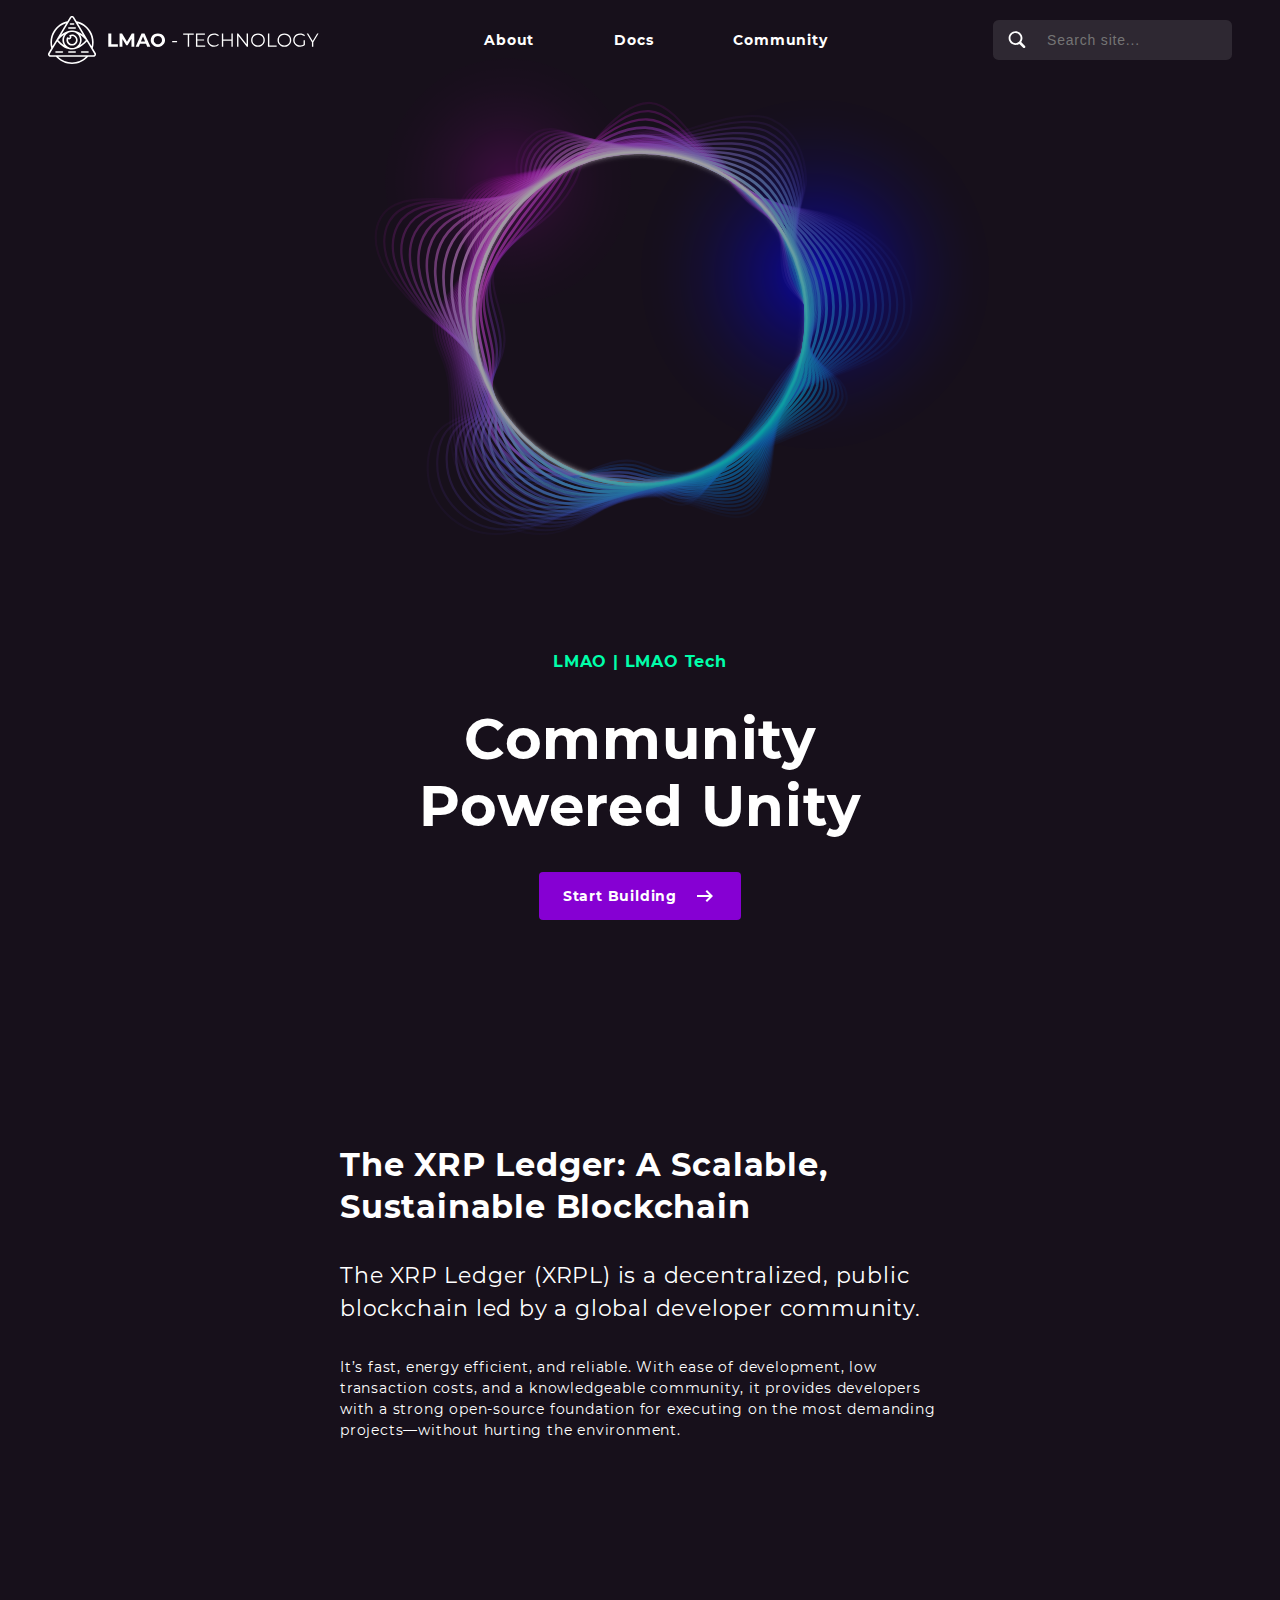
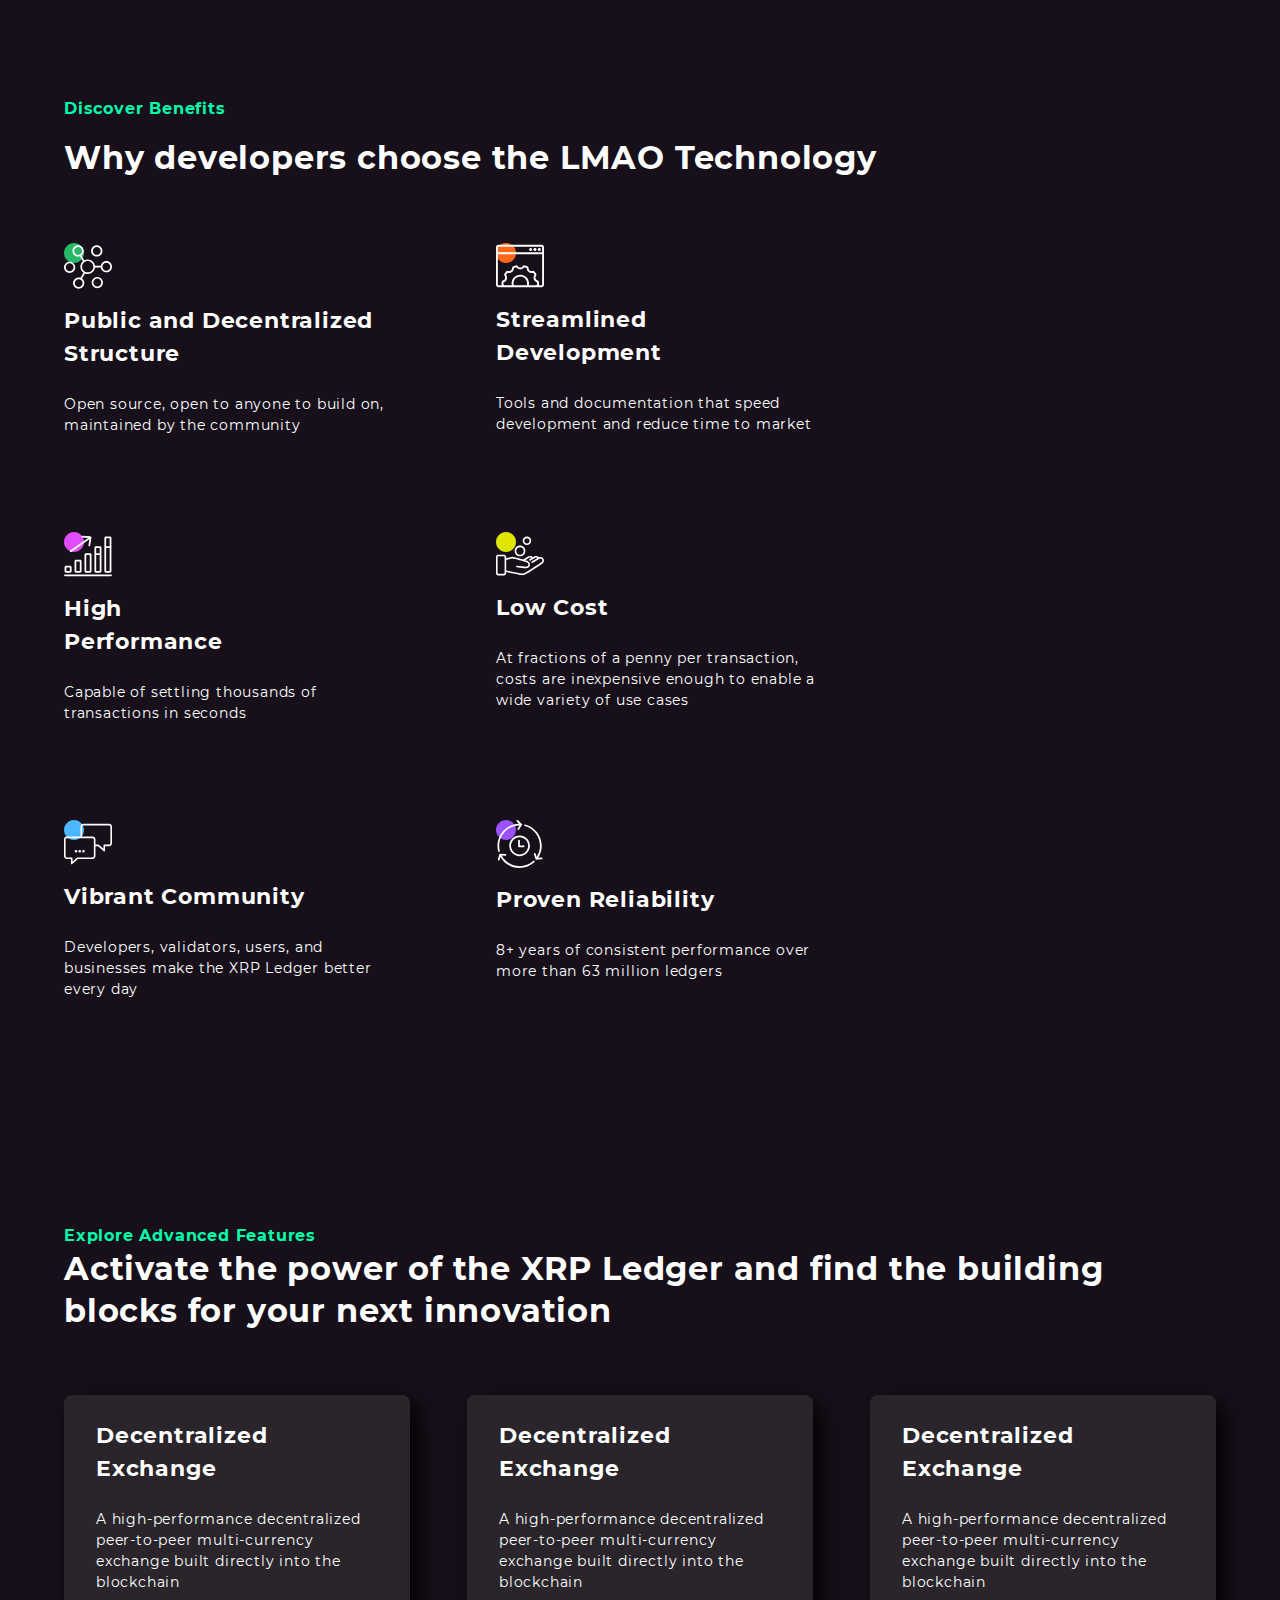
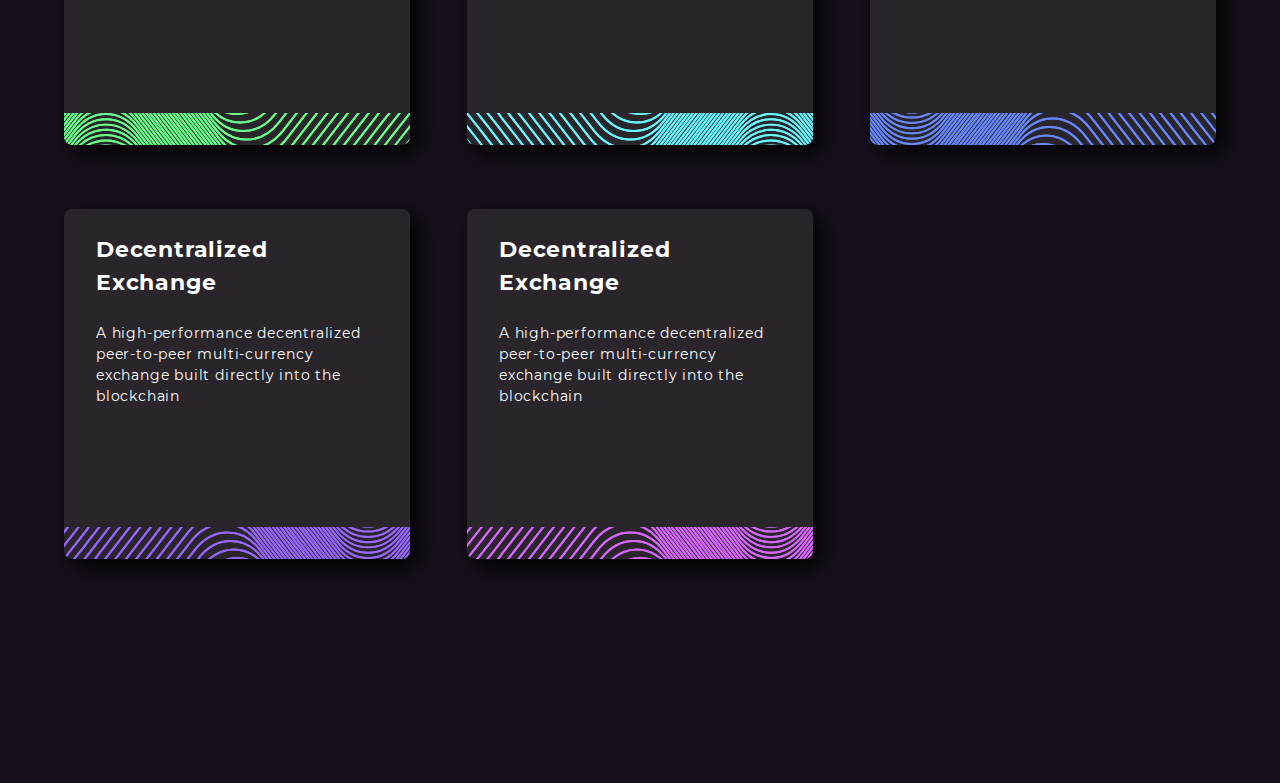
==== xrp-clone/index.html @ b161ac30 "XRP Clone publish p1" ====
<!DOCTYPE html>
<html lang="en">
  <head>
    <meta charset="UTF-8" />
    <meta http-equiv="X-UA-Compatible" content="IE=edge" />
    <meta name="viewport" content="width=device-width, initial-scale=1.0" />
    <title>LMAO Tech</title>
    <link rel="stylesheet" href="./src/styles/style.css" />
  </head>
  <body>
    <header class="header padding-x-48">
      <nav class="nav flex flex-jc-sb flex-ai-c">
        <!-- LOGO -->
        <a href="#" class="nav__logo"></a>
        <!-- HAMBURGER -->
        <div class="nav__menu flex flex-y flex-ai-c flex-jc-c hide-for-desktop">
          <span class="menu__line"></span>
          <span class="menu__line"></span>
          <span class="menu__line"></span>
        </div>
        <!-- LINKS -->
        <div class="nav__links hide-for-mobile">
          <a href="#">About</a><a href="#">Docs</a><a href="#">Community</a>
        </div>

        <!-- SEARCH -->
        <div class="nav__search hide-for-mobile">
          <form role="search" class="flex flex-jc-c flex-ai-c">
            <label for="topsearchbox">
              <span class="search__icon"></span>
            </label>
            <span>
              <input type="text" placeholder="Search site..." />
            </span>
          </form>
        </div>
      </nav>
    </header>

    <section class="main flex flex-y flex-ai-c padding-x-64">
      <!-- START MAIN -->
      <!-- ILLUSTRATION -->
      <img src="./static/img/main-illus.svg" alt="img" class="main-illus" />

      <!-- INTRO 1 -->
      <div class="main-intro1 flex flex-y flex-ai-c">
        <p class="title title-colored">LMAO | LMAO Tech</p>
        <p id="intro1-main-title" class="title title-0">
          Community Powered Unity
        </p>
        <a href="#" class="button flex flex-ai-c">
          <span>Start Building</span>
          <span class="icon-arrow-right"></span>
        </a>
      </div>

      <!-- INTRO 2 -->
      <div class="main-intro2 flex flex-y">
        <p class="title title-1">
          The XRP Ledger: A Scalable, Sustainable Blockchain
        </p>
        <p class="title title-2">
          The XRP Ledger (XRPL) is a decentralized, public blockchain led by a
          global developer community.
        </p>
        <p class="text">
          It’s fast, energy efficient, and reliable. With ease of development,
          low transaction costs, and a knowledgeable community, it provides
          developers with a strong open-source foundation for executing on the
          most demanding projects—without hurting the environment.
        </p>
      </div>

      <!-- BENEFITS -->
      <div class="main-benefits">
        <p class="title title-colored">Discover Benefits</p>
        <p class="title title-1 margin-t-16">
          Why developers choose the LMAO Technology
        </p>
        <!-- CARDS -->
        <div class="cards flex">
          <!-- card 1 -->
          <div class="cards-item">
            <img src="./static/icon/icon-card-01.svg" alt="card-01" />
            <p class="cards-title">Public and Decentralized Structure</p>
            <p class="text">
              Open source, open to anyone to build on, maintained by the
              community
            </p>
          </div>
          <!-- card 2 -->
          <div class="cards-item">
            <img src="./static/icon/icon-card-02.svg" alt="card-02" />
            <p class="cards-title">Streamlined Development</p>
            <p class="text">
              Tools and documentation that speed development and reduce time to
              market
            </p>
          </div>
          <!-- card 3 -->
          <div class="cards-item">
            <img src="./static/icon/icon-card-03.svg" alt="card-03" />
            <p class="cards-title">
              High
              <br />
              Performance
            </p>
            <p class="text">
              Capable of settling thousands of transactions in seconds
            </p>
          </div>
          <!-- card 4 -->
          <div class="cards-item">
            <img src="./static/icon/icon-card-04.svg" alt="card-04" />
            <p class="cards-title">Low Cost</p>
            <p class="text">
              At fractions of a penny per transaction, costs are inexpensive
              enough to enable a wide variety of use cases
            </p>
          </div>
          <!-- card 5 -->
          <div class="cards-item">
            <img src="./static/icon/icon-card-05.svg" alt="card-05" />
            <p class="cards-title">Vibrant Community</p>
            <p class="text">
              Developers, validators, users, and businesses make the XRP Ledger
              better every day
            </p>
          </div>
          <!-- card 6 -->
          <div class="cards-item">
            <img src="./static/icon/icon-card-06.svg" alt="card-06" />
            <p class="cards-title">Proven Reliability</p>
            <p class="text">
              8+ years of consistent performance over more than 63 million
              ledgers
            </p>
          </div>
        </div>
      </div>

      <!-- EXPLORE -->
      <div class="explore">
        <p class="title title-colored">Explore Advanced Features</p>
        <p class="title title-1">
          Activate the power of the XRP Ledger and find the building blocks for
          your next innovation
        </p>
        <!-- Cards2 -->
        <div class="cards2 margin-t-64">
          <!-- cards2-1 -->
          <a class="cards2-item">
            <div class="cards2-item-text-container">
              <p class="cards2-title">Decentralized Exchange</p>
              <p class="text">
                A high-performance decentralized peer-to-peer multi-currency
                exchange built directly into the blockchain
              </p>
            </div>
            <div class="cards2-svg" id="cards2-svg-1"></div>
          </a>
          <!-- cards2-2 -->
          <a class="cards2-item">
            <div class="cards2-item-text-container">
              <p class="cards2-title">Decentralized Exchange</p>
              <p class="text">
                A high-performance decentralized peer-to-peer multi-currency
                exchange built directly into the blockchain
              </p>
            </div>
            <div class="cards2-svg" id="cards2-svg-2"></div>
          </a>
          <!-- cards2-3 -->
          <a class="cards2-item">
            <div class="cards2-item-text-container">
              <p class="cards2-title">Decentralized Exchange</p>
              <p class="text">
                A high-performance decentralized peer-to-peer multi-currency
                exchange built directly into the blockchain
              </p>
            </div>
            <div class="cards2-svg" id="cards2-svg-3"></div>
          </a>
          <!-- cards2-4 -->
          <a class="cards2-item">
            <div class="cards2-item-text-container">
              <p class="cards2-title">Decentralized Exchange</p>
              <p class="text">
                A high-performance decentralized peer-to-peer multi-currency
                exchange built directly into the blockchain
              </p>
            </div>
            <div class="cards2-svg" id="cards2-svg-4"></div>
          </a>
          <!-- cards2-5 -->
          <a class="cards2-item">
            <div class="cards2-item-text-container">
              <p class="cards2-title">Decentralized Exchange</p>
              <p class="text">
                A high-performance decentralized peer-to-peer multi-currency
                exchange built directly into the blockchain
              </p>
            </div>
            <div class="cards2-svg" id="cards2-svg-5"></div>
          </a>
        </div>
      </div>
      <!-- END MAIN -->
    </section>

    <script src="./src/scripts/script.js"></script>
  </body>
</html>
---- xrp-clone/src/styles/style.css ----
@font-face {
  font-family: montserrat;
  src: url(../../static/font/Montserrat-Regular.ttf);
}

@font-face {
  font-family: montserrat-light;
  src: url(../../static/font/Montserrat-Light.ttf);
}

@font-face {
  font-family: montserrat-bold;
  src: url(../../static/font/Montserrat-Bold.ttf);
}

html {
  font-size: 100%;
  -webkit-box-sizing: border-box;
          box-sizing: border-box;
}

*,
*::after,
*::before {
  -webkit-box-sizing: inherit;
          box-sizing: inherit;
}

body {
  margin: 0;
  padding: 0;
  font-family: montserrat, sans-serif;
  font-size: 1rem;
  font-weight: 400;
  line-height: 1.5;
  letter-spacing: 0.05rem;
  color: white;
  background-color: #17101b;
}

a {
  text-decoration: none;
  color: inherit;
}

p {
  margin: 0;
}

.button {
  color: white;
  background-color: #8600d3;
  font-family: montserrat-bold;
  font-size: 0.875rem;
  padding: 0.75rem 1.5rem;
  border-radius: 0.25rem;
}

.fixed {
  display: fixed;
  top: 0;
  left: 0;
}

.padding-x-16 {
  padding-left: 1rem;
  padding-right: 1rem;
}

.padding-x-32 {
  padding-left: 2rem;
  padding-right: 2rem;
}

.padding-x-48 {
  padding-left: 3rem;
  padding-right: 3rem;
}

.padding-x-64 {
  padding-left: 4rem;
  padding-right: 4rem;
}

.padding-x-128 {
  padding-left: 8rem;
  padding-right: 8rem;
}

.margin-t-16 {
  margin-top: 1rem;
}

.margin-t-24 {
  margin-top: 1.5rem;
}

.margin-t-32 {
  margin-top: 2rem;
}

.margin-t-48 {
  margin-top: 3rem;
}

.margin-t-56 {
  margin-top: 3.5rem;
}

.margin-t-64 {
  margin-top: 4rem;
}

.flex {
  display: -webkit-box;
  display: -ms-flexbox;
  display: flex;
}

.flex-x {
  -webkit-box-orient: horizontal;
  -webkit-box-direction: normal;
      -ms-flex-direction: row;
          flex-direction: row;
}

.flex-y {
  -webkit-box-orient: vertical;
  -webkit-box-direction: normal;
      -ms-flex-direction: column;
          flex-direction: column;
}

.flex-jc-sb {
  -webkit-box-pack: justify;
      -ms-flex-pack: justify;
          justify-content: space-between;
}

.flex-jc-c {
  -webkit-box-pack: center;
      -ms-flex-pack: center;
          justify-content: center;
}

.flex-ai-c {
  -webkit-box-align: center;
      -ms-flex-align: center;
          align-items: center;
}

.grid {
  display: -ms-grid;
  display: grid;
}

@media (max-width: 63.9375em) {
  .hide-for-mobile {
    display: none;
  }
}

@media (min-width: 64em) {
  .hide-for-desktop {
    display: none;
  }
}

.title {
  font-family: montserrat-bold;
  color: white;
}

.title-0 {
  font-size: 3.5rem;
  line-height: 1.2;
}

.title-1 {
  font-size: 2rem;
  line-height: 1.3;
}

.title-2 {
  font-size: 1.375rem;
  font-family: montserrat;
}

.title-colored {
  color: #00ffaa;
}

.text {
  font-size: 0.875rem;
}

.header {
  margin-top: 1rem;
}

.header .nav {
  width: 100%;
}

.header .nav__logo {
  display: inline-block;
  background-image: url(../../static/img/logo.svg);
  background-repeat: no-repeat;
  background-position: center;
  background-size: contain;
  width: 270.666667px;
  height: 48px;
  opacity: 1;
  -webkit-transition: opacity 200ms ease-in-out;
  transition: opacity 200ms ease-in-out;
}

.header .nav__logo:hover {
  opacity: 0.8;
}

.header .nav__menu {
  width: 2.5rem;
  height: 2.5rem;
  cursor: pointer;
}

.header .nav__menu > span {
  display: block;
  width: 24px;
  height: 2px;
  background-color: white;
}

.header .nav__menu > span:not(:last-child) {
  margin-bottom: 0.5rem;
}

.header .nav__links > a {
  position: relative;
  font-family: montserrat-bold, "san-serif";
  font-size: 0.875rem;
  padding: 1rem 2rem;
}

.header .nav__links > a:not(:last-child) {
  margin-right: 1rem;
}

.header .nav__links > a::before {
  content: "";
  display: block;
  position: absolute;
  left: 2rem;
  bottom: 0;
  width: calc(100% - 4rem);
  height: 2px;
  background-color: #8600d3;
  opacity: 0;
  -webkit-transition: opacity 150ms ease-in-out;
  transition: opacity 150ms ease-in-out;
}

.header .nav__links > a:hover::before {
  opacity: 1;
}

.header .nav__search {
  background-color: rgba(255, 255, 255, 0.1);
  border-radius: 0.35rem;
}

.header .nav__search label {
  width: 2.5rem;
  height: 2.5rem;
  margin-left: 0.25rem;
}

.header .nav__search label .search__icon {
  width: 100%;
  height: 100%;
  display: inline-block;
  background-image: url(../../static/icon/search.svg);
  background-position: center;
  background-size: auto;
  background-repeat: no-repeat;
}

.header .nav__search input {
  color: rgba(255, 255, 255, 0.8);
  font-size: 0.875rem;
  padding-left: 0.5rem;
  height: 2.5rem;
  background-color: transparent;
  border: 0.15rem solid transparent;
  border-color: transparent;
  border-radius: 0.35rem;
  letter-spacing: inherit;
}

.header .nav__search input:focus {
  border-color: #9800df;
  -webkit-box-shadow: none;
          box-shadow: none;
  outline: 0;
}

.main > *:not(:first-child) {
  margin-bottom: 14rem;
}

.main-illus {
  width: 65%;
  margin-top: -30px;
  opacity: 0.6;
  -webkit-transition: opacity 700ms ease-in-out;
  transition: opacity 700ms ease-in-out;
  -webkit-animation: illus-opac 2s ease-in-out infinite, illus-move 200s linear infinite;
          animation: illus-opac 2s ease-in-out infinite, illus-move 200s linear infinite;
  -webkit-animation-play-state: running;
          animation-play-state: running;
}

@-webkit-keyframes illus-opac {
  0% {
    opacity: 0.6;
  }
  50% {
    opacity: 1;
  }
  100% {
    opacity: 0.6;
  }
}

@keyframes illus-opac {
  0% {
    opacity: 0.6;
  }
  50% {
    opacity: 1;
  }
  100% {
    opacity: 0.6;
  }
}

@-webkit-keyframes illus-move {
  0% {
    -webkit-transform: rotate(0deg);
            transform: rotate(0deg);
  }
  100% {
    -webkit-transform: rotate(360deg);
            transform: rotate(360deg);
  }
}

@keyframes illus-move {
  0% {
    -webkit-transform: rotate(0deg);
            transform: rotate(0deg);
  }
  100% {
    -webkit-transform: rotate(360deg);
            transform: rotate(360deg);
  }
}

.main-intro1 {
  gap: 2rem;
}

.main-intro1 .icon-arrow-right {
  background-image: url(../../static/icon/arrow-right.svg);
  display: inline-block;
  width: 24px;
  height: 24px;
  margin-left: 1rem;
}

#intro1-main-title {
  width: 500px;
  text-align: center;
}

.main-intro2 {
  width: 600px;
}

.main-intro2 > * {
  margin-bottom: 2rem;
}

.main-benefits {
  width: 100%;
}

.main-benefits .cards {
  margin-top: 4rem;
  gap: 6rem 7rem;
  -ms-flex-wrap: wrap;
      flex-wrap: wrap;
}

.main-benefits .cards-item {
  width: 320px;
}

.main-benefits .cards-title {
  font-family: montserrat-bold;
  font-size: 1.375rem;
  margin-top: 0.5rem;
  margin-bottom: 1.5rem;
}

.explore .cards2 {
  display: -ms-grid;
  display: grid;
  -ms-grid-columns: (minmax(auto, 346px))[3];
      grid-template-columns: repeat(3, minmax(auto, 346px));
  grid-gap: 4rem 1rem;
  -webkit-box-pack: justify;
      -ms-flex-pack: justify;
          justify-content: space-between;
}

.explore .cards2-item {
  display: -webkit-box;
  display: -ms-flexbox;
  display: flex;
  -webkit-box-orient: vertical;
  -webkit-box-direction: normal;
      -ms-flex-direction: column;
          flex-direction: column;
  -webkit-box-pack: justify;
      -ms-flex-pack: justify;
          justify-content: space-between;
  height: 350px;
  background-color: #29252b;
  border-radius: 8px;
  -webkit-box-shadow: 0.5rem 0.5rem 24px #000;
          box-shadow: 0.5rem 0.5rem 24px #000;
}

.explore .cards2-item-text-container {
  padding: 1rem 2rem;
}

.explore .cards2-title {
  font-family: montserrat-bold;
  font-size: 1.375rem;
  margin-top: 0.5rem;
  margin-bottom: 1.5rem;
}

#cards2-svg-1 {
  background-image: url(../../static/img/cards2-svg-1.svg);
  background-position: center;
  background-repeat: no-repeat;
  background-size: contain;
  width: 100%;
  height: 32px;
}

#cards2-svg-2 {
  background-image: url(../../static/img/cards2-svg-2.svg);
  background-position: center;
  background-repeat: no-repeat;
  background-size: contain;
  width: 100%;
  height: 32px;
}

#cards2-svg-3 {
  background-image: url(../../static/img/cards2-svg-3.svg);
  background-position: center;
  background-repeat: no-repeat;
  background-size: contain;
  width: 100%;
  height: 32px;
}

#cards2-svg-4 {
  background-image: url(../../static/img/cards2-svg-4.svg);
  background-position: center;
  background-repeat: no-repeat;
  background-size: contain;
  width: 100%;
  height: 32px;
}

#cards2-svg-5 {
  background-image: url(../../static/img/cards2-svg-5.svg);
  background-position: center;
  background-repeat: no-repeat;
  background-size: contain;
  width: 100%;
  height: 32px;
}
/*# sourceMappingURL=style.css.map */
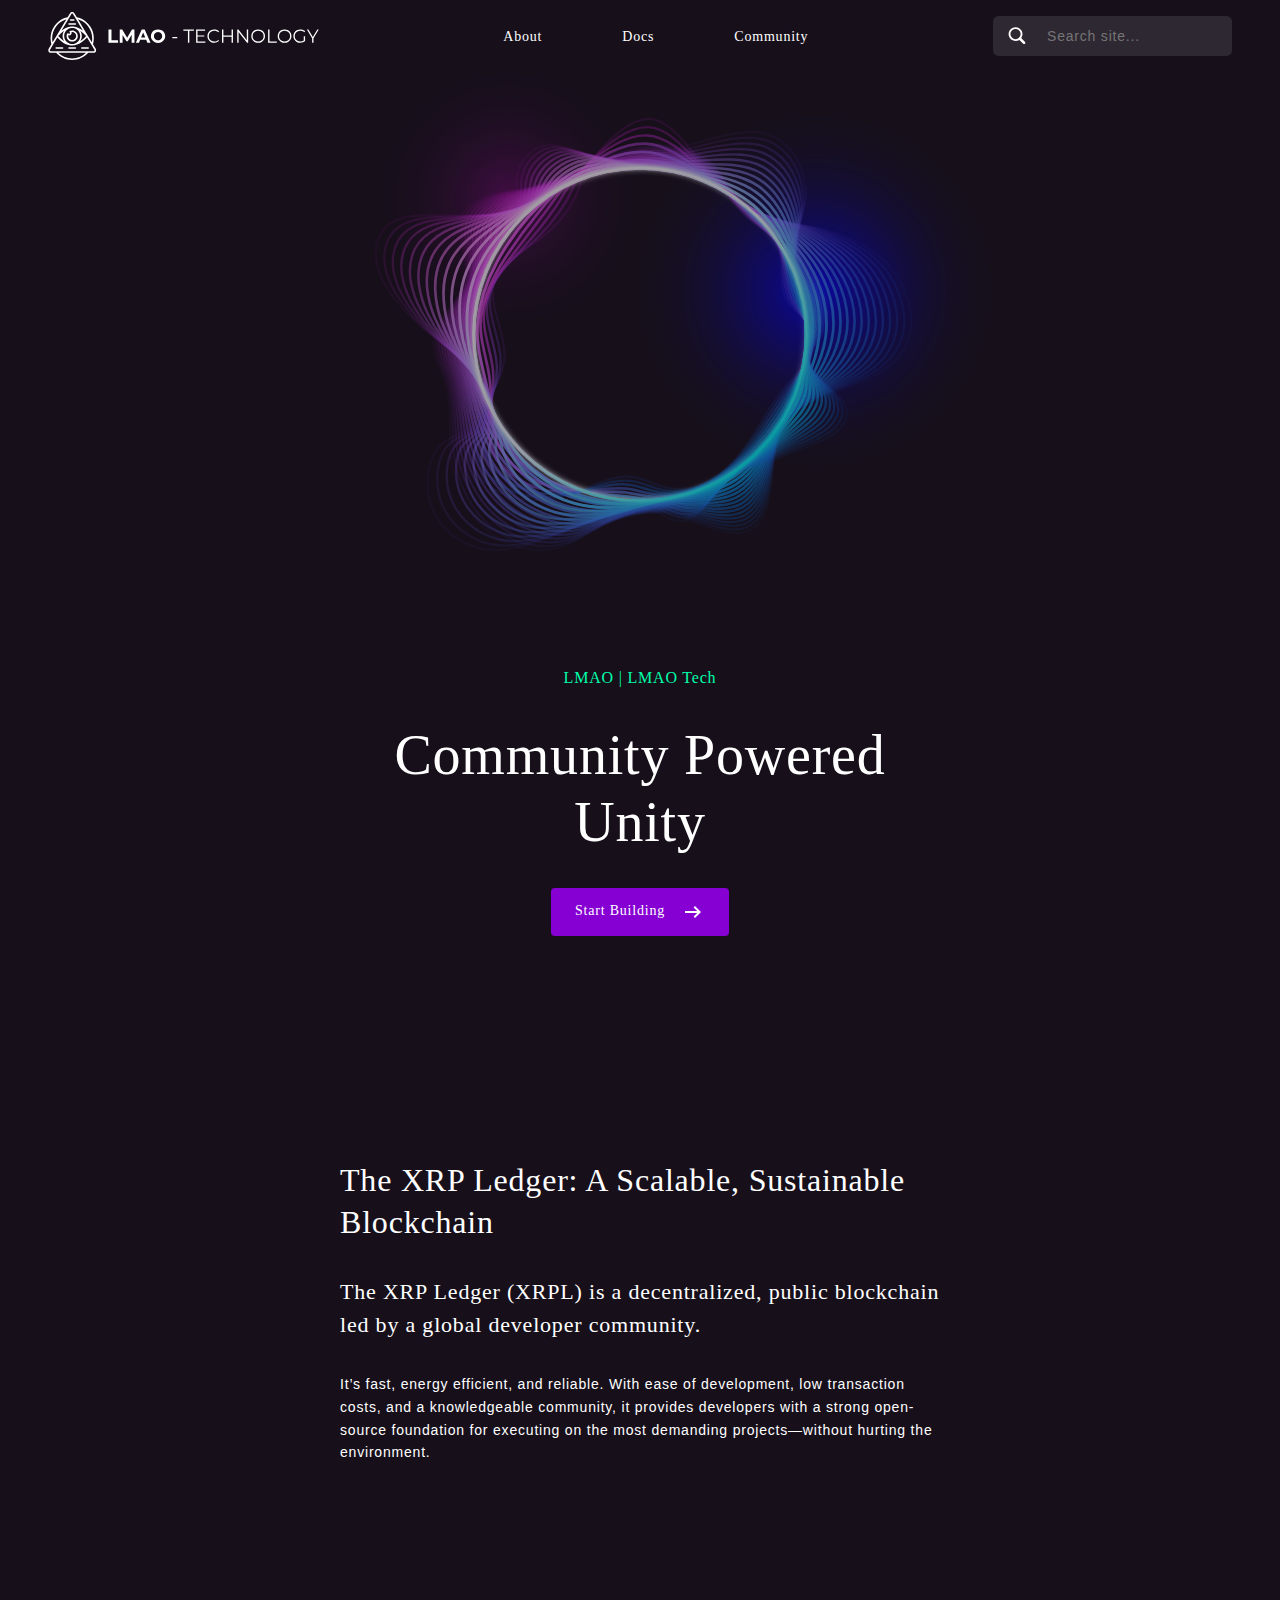
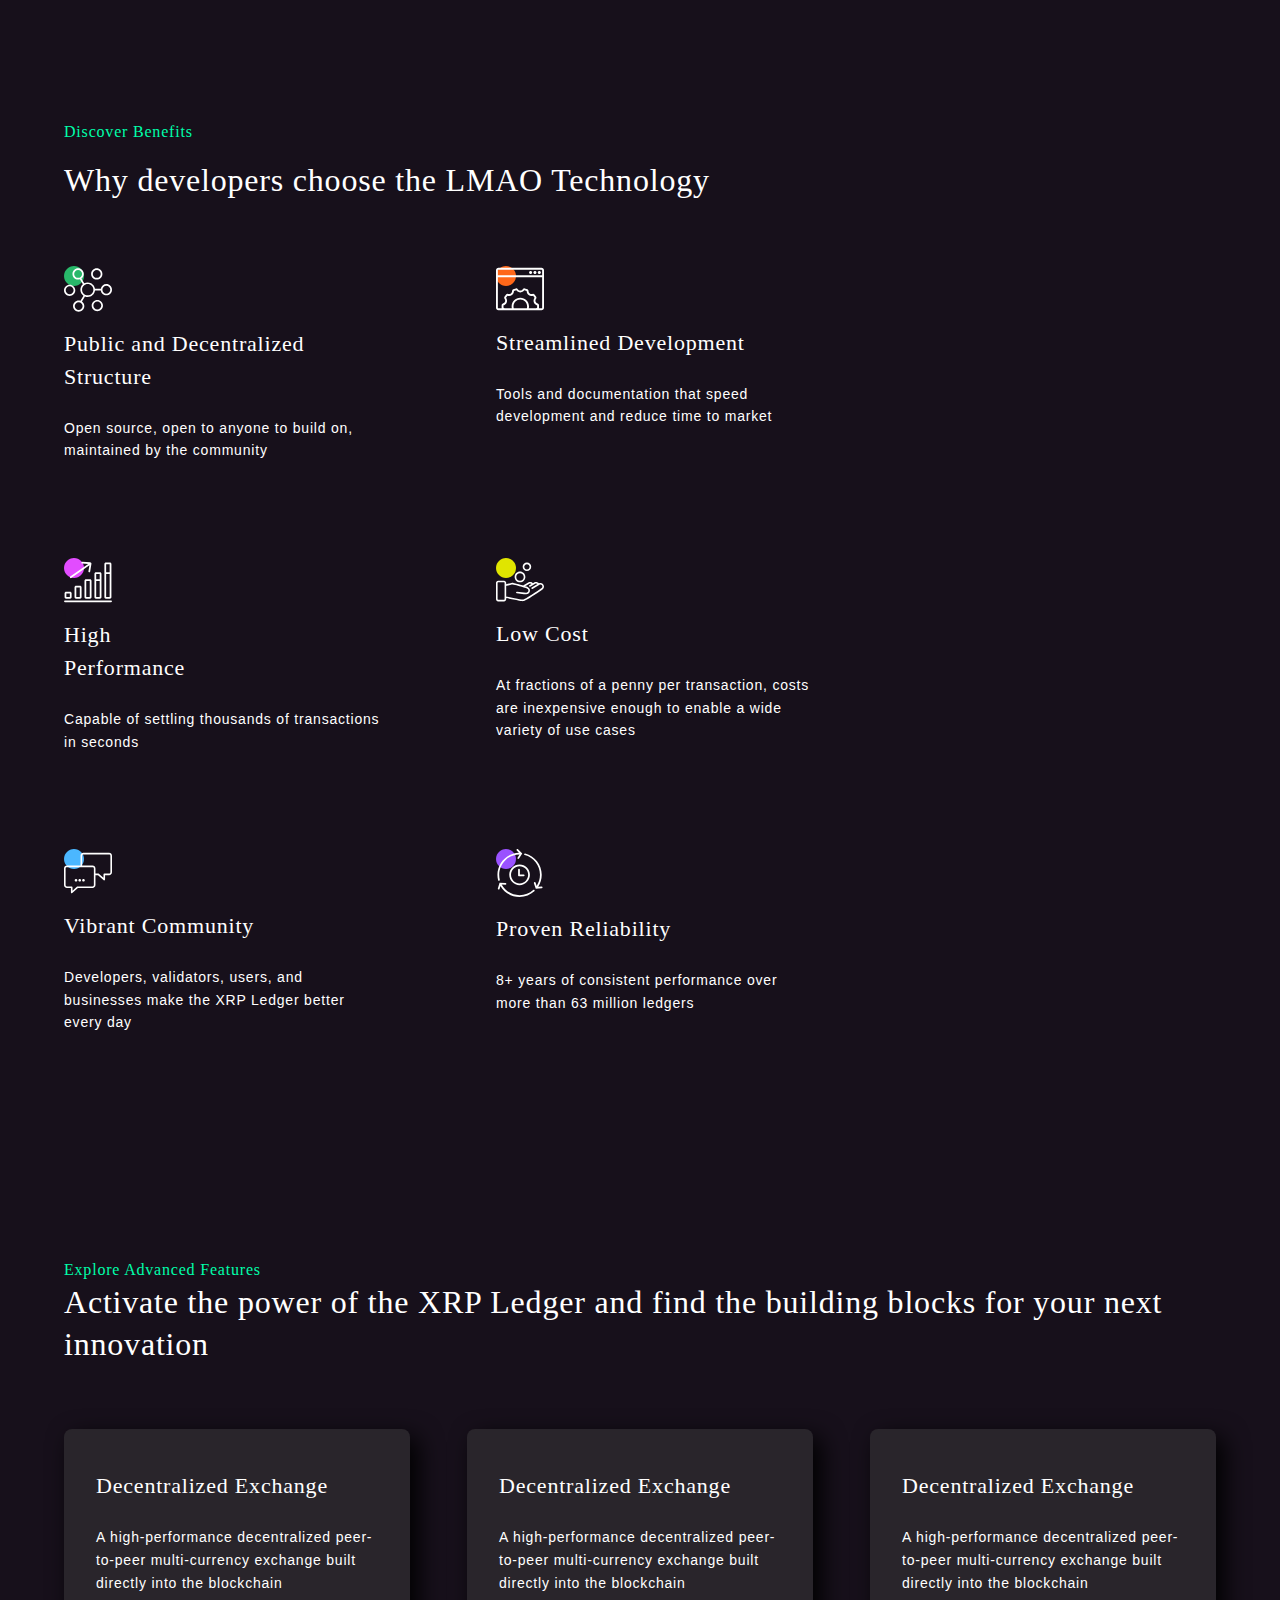
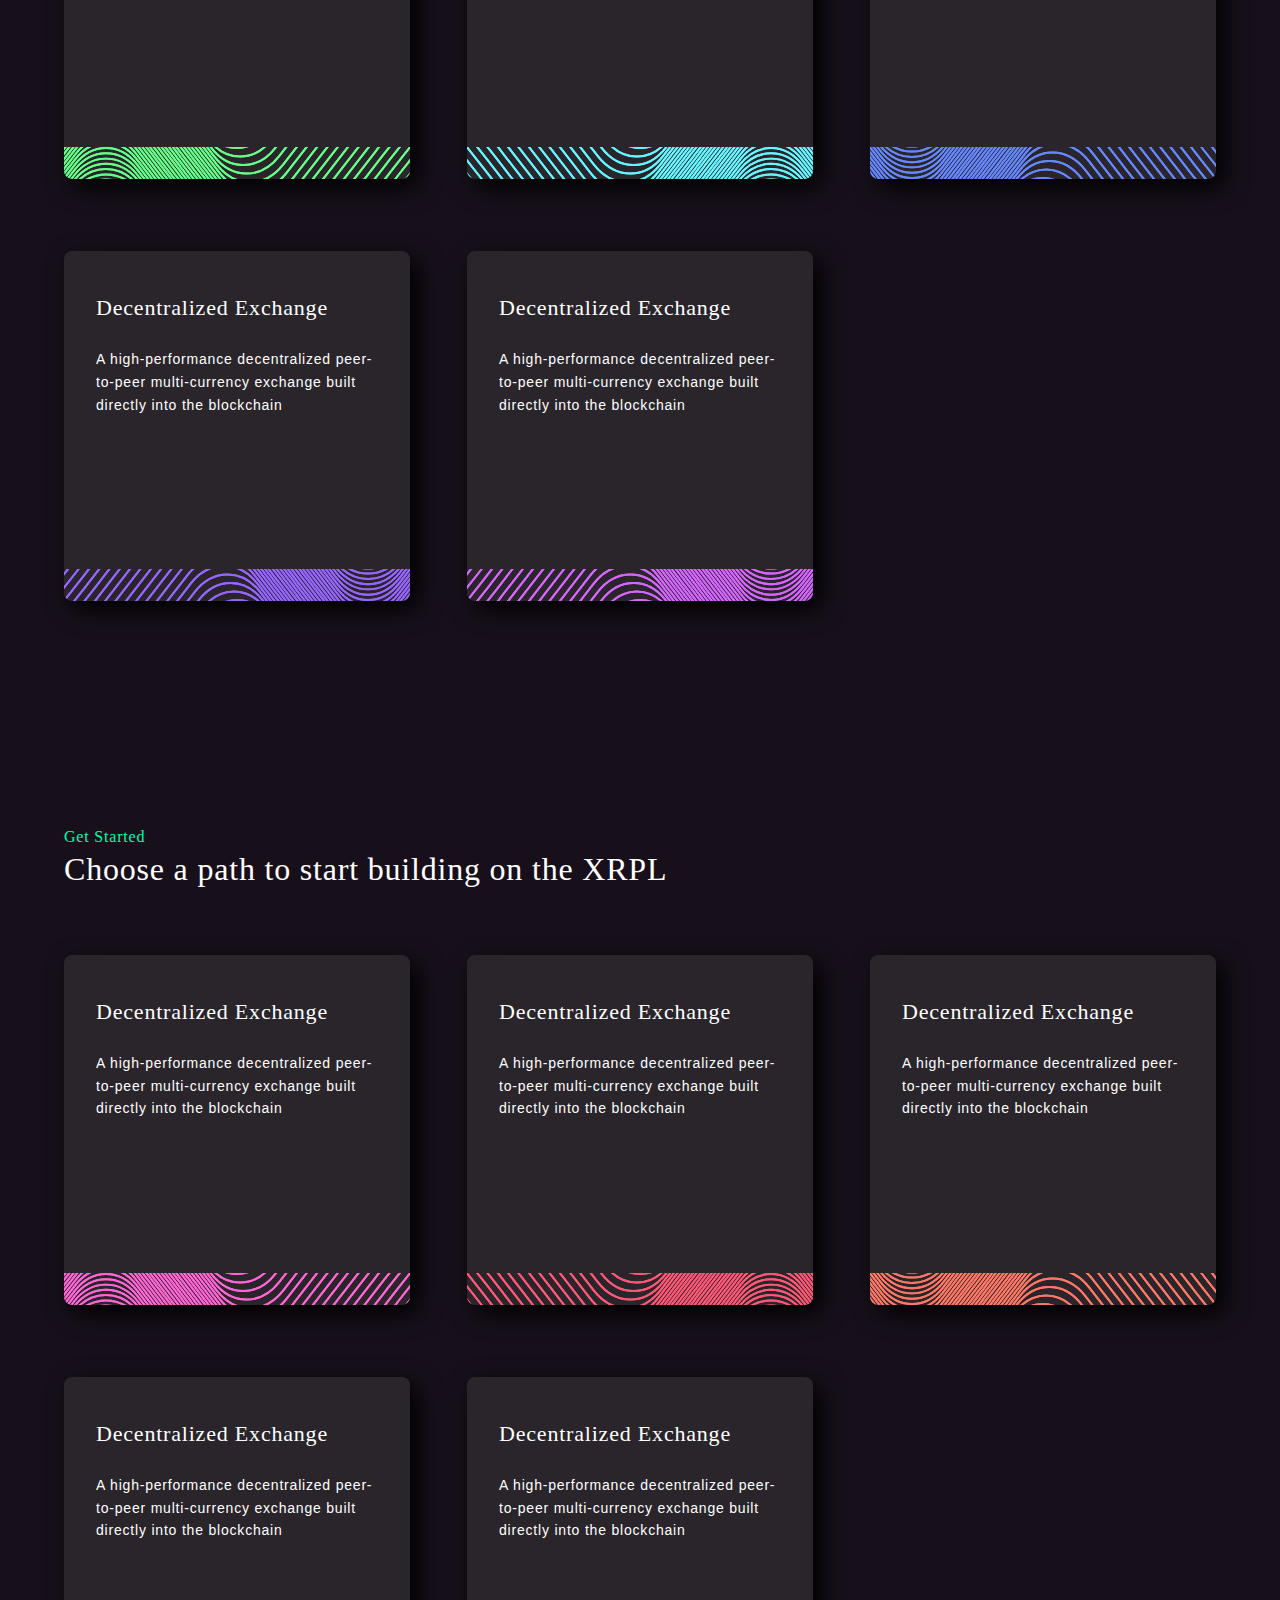
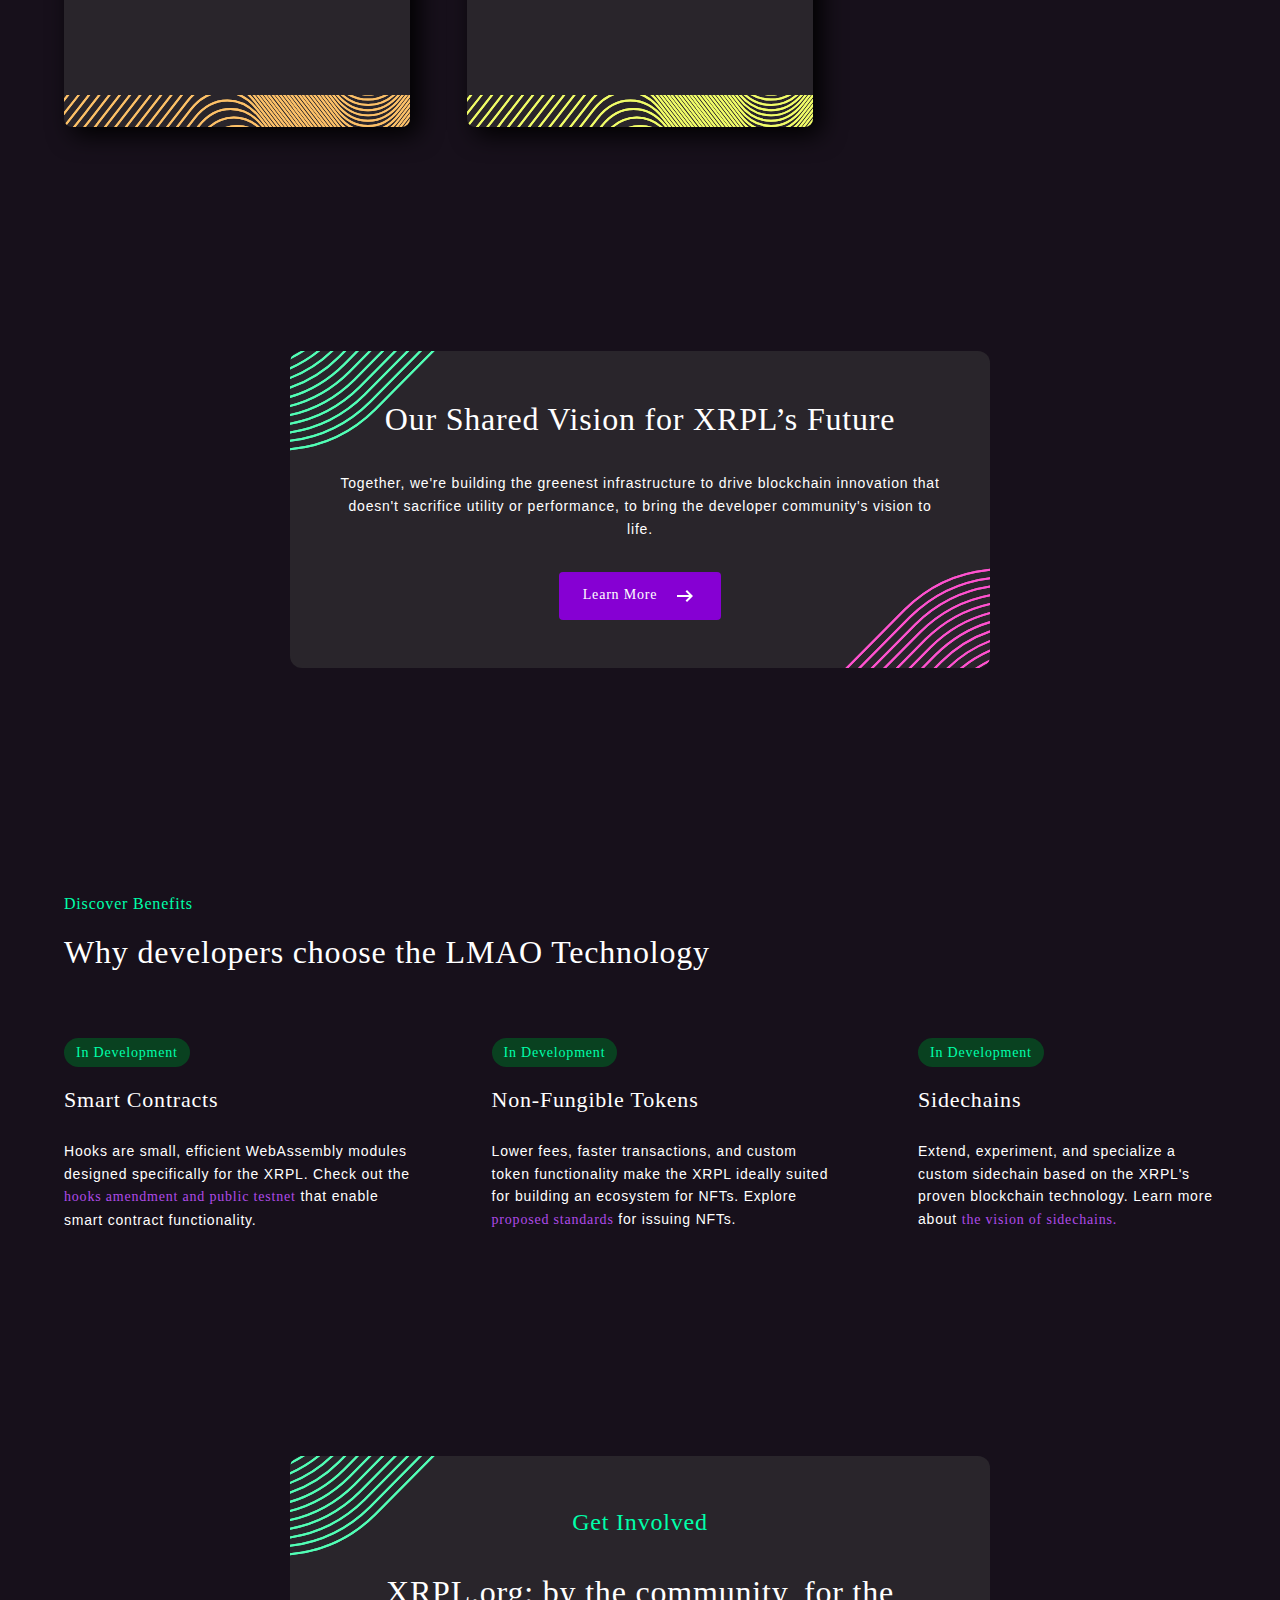
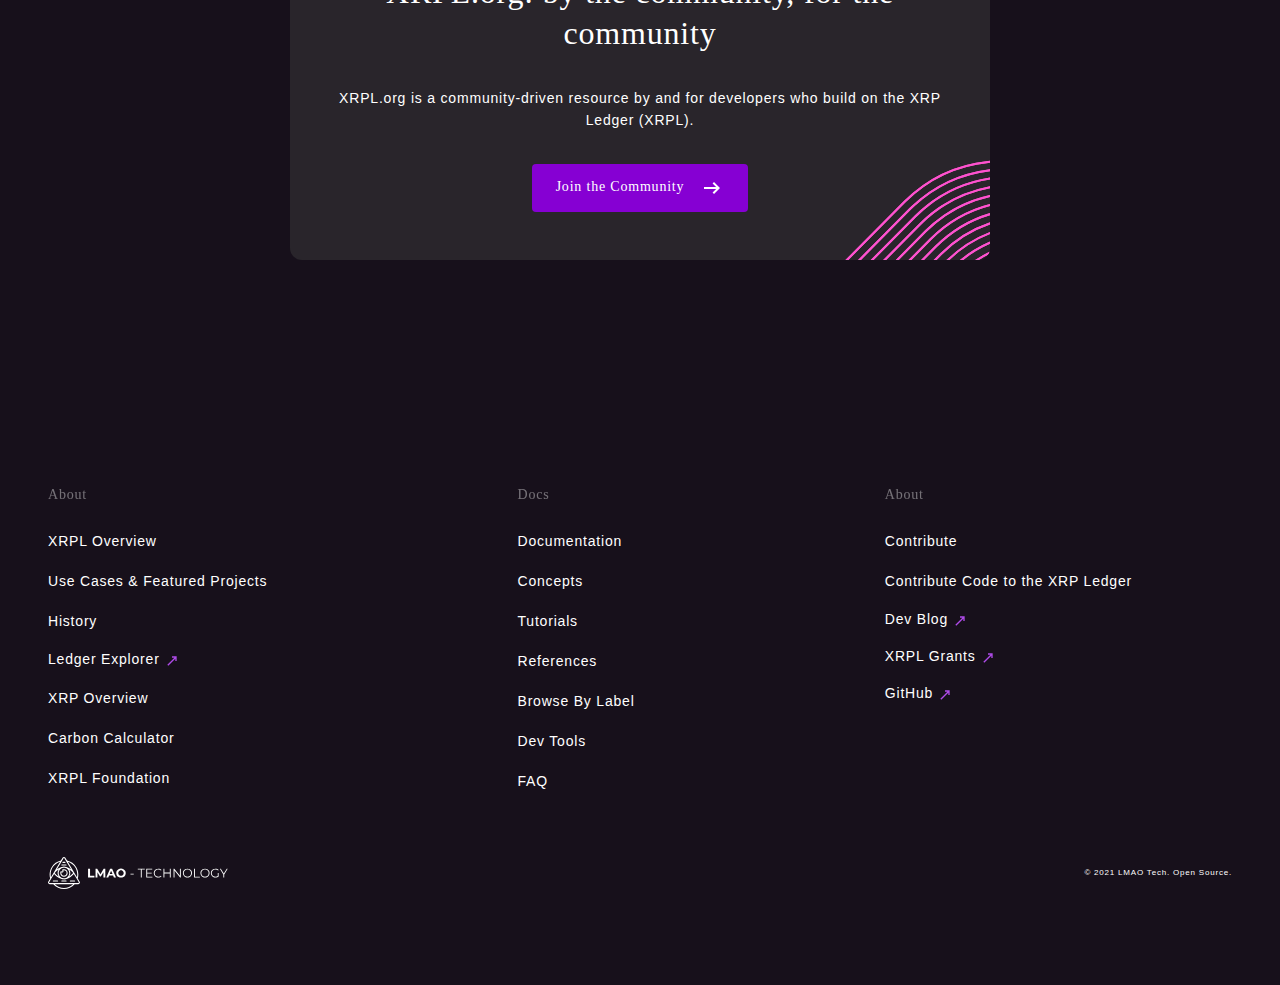
==== commit c800ed9a: "XRP Clone update 20-07-21" ====
--- a/xrp-clone/index.html
+++ b/xrp-clone/index.html
@@ -48,7 +48,7 @@
         <p id="intro1-main-title" class="title title-0">
           Community Powered Unity
         </p>
-        <a href="#" class="button flex flex-ai-c">
+        <a href="#" class="button">
           <span>Start Building</span>
           <span class="icon-arrow-right"></span>
         </a>
@@ -139,7 +139,7 @@
         </div>
       </div>
 
-      <!-- EXPLORE -->
+      <!-- EXPLORE 1 -->
       <div class="explore">
         <p class="title title-colored">Explore Advanced Features</p>
         <p class="title title-1">
@@ -205,8 +205,208 @@
           </a>
         </div>
       </div>
+
+      <!-- EXPLORE-2 -->
+      <div class="explore">
+        <p class="title title-colored">Get Started</p>
+        <p class="title title-1">Choose a path to start building on the XRPL</p>
+        <!-- Cards2 -->
+        <div class="cards2 margin-t-64">
+          <!-- cards2-1 -->
+          <a class="cards2-item">
+            <div class="cards2-item-text-container">
+              <p class="cards2-title">Decentralized Exchange</p>
+              <p class="text">
+                A high-performance decentralized peer-to-peer multi-currency
+                exchange built directly into the blockchain
+              </p>
+            </div>
+            <div class="cards2-svg" id="cards2-svg-6"></div>
+          </a>
+          <!-- cards2-2 -->
+          <a class="cards2-item">
+            <div class="cards2-item-text-container">
+              <p class="cards2-title">Decentralized Exchange</p>
+              <p class="text">
+                A high-performance decentralized peer-to-peer multi-currency
+                exchange built directly into the blockchain
+              </p>
+            </div>
+            <div class="cards2-svg" id="cards2-svg-7"></div>
+          </a>
+          <!-- cards2-3 -->
+          <a class="cards2-item">
+            <div class="cards2-item-text-container">
+              <p class="cards2-title">Decentralized Exchange</p>
+              <p class="text">
+                A high-performance decentralized peer-to-peer multi-currency
+                exchange built directly into the blockchain
+              </p>
+            </div>
+            <div class="cards2-svg" id="cards2-svg-8"></div>
+          </a>
+          <!-- cards2-4 -->
+          <a class="cards2-item">
+            <div class="cards2-item-text-container">
+              <p class="cards2-title">Decentralized Exchange</p>
+              <p class="text">
+                A high-performance decentralized peer-to-peer multi-currency
+                exchange built directly into the blockchain
+              </p>
+            </div>
+            <div class="cards2-svg" id="cards2-svg-9"></div>
+          </a>
+          <!-- cards2-5 -->
+          <a class="cards2-item">
+            <div class="cards2-item-text-container">
+              <p class="cards2-title">Decentralized Exchange</p>
+              <p class="text">
+                A high-performance decentralized peer-to-peer multi-currency
+                exchange built directly into the blockchain
+              </p>
+            </div>
+            <div class="cards2-svg" id="cards2-svg-10"></div>
+          </a>
+        </div>
+      </div>
+
+      <!-- BIG CARD -->
+      <div class="big-card">
+        <!-- Content Wrapper -->
+        <div class="big-card-wrapper">
+          <p class="title title-1">Our Shared Vision for XRPL’s Future</p>
+          <p class="text">
+            Together, we're building the greenest infrastructure to drive
+            blockchain innovation that doesn't sacrifice utility or performance,
+            to bring the developer community's vision to life.
+          </p>
+          <a href="#" class="button">
+            <span>Learn More</span>
+            <span class="icon-arrow-right"></span>
+          </a>
+        </div>
+        <!-- Illustration -->
+        <div class="big-card-illus" id="big-card-illus-01"></div>
+        <div class="big-card-illus" id="big-card-illus-02"></div>
+      </div>
+
+      <!-- FEATURES -->
+      <div class="features">
+        <p class="title title-colored">Discover Benefits</p>
+        <p class="title title-1 margin-t-16">
+          Why developers choose the LMAO Technology
+        </p>
+        <!-- FEATURE ITEM -->
+        <div class="features-container margin-t-64">
+          <!-- 1 -->
+          <div class="features-item">
+            <span class="features-tag">In Development</span>
+            <p class="features-item-title">Smart Contracts</p>
+            <p class="text">
+              Hooks are small, efficient WebAssembly modules designed
+              specifically for the XRPL. Check out the
+              <a href="#" class="text-link"
+                >hooks amendment and public testnet</a
+              >
+              that enable smart contract functionality.
+            </p>
+          </div>
+          <!-- 2 -->
+          <div class="features-item">
+            <span class="features-tag">In Development</span>
+            <p class="features-item-title">Non-Fungible Tokens</p>
+            <p class="text">
+              Lower fees, faster transactions, and custom token functionality
+              make the XRPL ideally suited for building an ecosystem for NFTs.
+              Explore
+              <a href="#" class="text-link">proposed standards</a> for issuing
+              NFTs.
+            </p>
+          </div>
+          <!-- 3 -->
+          <div class="features-item">
+            <span class="features-tag">In Development</span>
+            <p class="features-item-title">Sidechains</p>
+            <p class="text">
+              Extend, experiment, and specialize a custom sidechain based on the
+              XRPL's proven blockchain technology. Learn more about
+              <a href="#" class="text-link">the vision of sidechains.</a>
+            </p>
+          </div>
+        </div>
+      </div>
+
+      <!-- BIG CARD 2 -->
+      <div class="big-card">
+        <!-- Content Wrapper -->
+        <div class="big-card-wrapper">
+          <p class="title title-colored title-colored-bigger">Get Involved</p>
+          <p class="title title-1">
+            XRPL.org: by the community, for the community
+          </p>
+          <p class="text">
+            XRPL.org is a community-driven resource by and for developers who
+            build on the XRP Ledger (XRPL).
+          </p>
+          <a href="#" class="button">
+            <span>Join the Community</span>
+            <span class="icon-arrow-right"></span>
+          </a>
+        </div>
+        <!-- Illustration -->
+        <div class="big-card-illus" id="big-card-illus-01"></div>
+        <div class="big-card-illus" id="big-card-illus-02"></div>
+      </div>
+
       <!-- END MAIN -->
     </section>
+
+    <!-- FOOTER -->
+    <footer class="footer padding-x-48">
+      <div class="footer-links">
+        <!-- Block 1 -->
+        <div class="footer-links-block">
+          <p class="footer-title">About</p>
+          <ul>
+            <li><a href="#">XRPL Overview</a></li>
+            <li><a href="#">Use Cases & Featured Projects</a></li>
+            <li><a href="#">History</a></li>
+            <li><a href="#" class="link-with-arrow">Ledger Explorer</a></li>
+            <li><a href="#">XRP Overview</a></li>
+            <li><a href="#">Carbon Calculator</a></li>
+            <li><a href="#">XRPL Foundation</a></li>
+          </ul>
+        </div>
+        <!-- Block 2 -->
+        <div class="footer-links-block">
+          <p class="footer-title">Docs</p>
+          <ul>
+            <li><a href="#">Documentation</a></li>
+            <li><a href="#">Concepts</a></li>
+            <li><a href="#">Tutorials</a></li>
+            <li><a href="#">References</a></li>
+            <li><a href="#">Browse By Label</a></li>
+            <li><a href="#">Dev Tools</a></li>
+            <li><a href="#">FAQ</a></li>
+          </ul>
+        </div>
+        <!-- Block 3 -->
+        <div class="footer-links-block">
+          <p class="footer-title">About</p>
+          <ul>
+            <li><a href="#">Contribute</a></li>
+            <li><a href="#">Contribute Code to the XRP Ledger</a></li>
+            <li><a href="#" class="link-with-arrow">Dev Blog</a></li>
+            <li><a href="#" class="link-with-arrow">XRPL Grants</a></li>
+            <li><a href="#" class="link-with-arrow">GitHub</a></li>
+          </ul>
+        </div>
+      </div>
+      <div class="footer-end margin-t-64">
+        <a href="#" class="footer-logo"></a>
+        <p class="mini-text">© 2021 LMAO Tech. <a href="#">Open Source</a>.</p>
+      </div>
+    </footer>
 
     <script src="./src/scripts/script.js"></script>
   </body>
--- a/xrp-clone/src/styles/style.css
+++ b/xrp-clone/src/styles/style.css
@@ -1,16 +1,16 @@
 @font-face {
   font-family: montserrat;
-  src: url(../../static/font/Montserrat-Regular.ttf);
+  src: url(/static/font/Montserrat-Regular.ttf);
 }
 
 @font-face {
   font-family: montserrat-light;
-  src: url(../../static/font/Montserrat-Light.ttf);
+  src: url(/static/font/Montserrat-Light.ttf);
 }
 
 @font-face {
   font-family: montserrat-bold;
-  src: url(../../static/font/Montserrat-Bold.ttf);
+  src: url(/static/font/Montserrat-Bold.ttf);
 }
 
 html {
@@ -43,17 +43,97 @@
   color: inherit;
 }
 
+.link-with-arrow {
+  display: -webkit-box;
+  display: -ms-flexbox;
+  display: flex;
+  -webkit-box-align: center;
+      -ms-flex-align: center;
+          align-items: center;
+  position: relative;
+  -webkit-transition: color 150ms ease;
+  transition: color 150ms ease;
+}
+
+.link-with-arrow::after {
+  content: "";
+  margin-left: 0.25rem;
+  width: 16px;
+  height: 16px;
+  background-image: url(../../static/icon/link-arrow.svg);
+  background-size: contain;
+  background-position: center;
+  background-position-y: 1px;
+  background-repeat: no-repeat;
+  -webkit-transition: -webkit-transform 150ms ease;
+  transition: -webkit-transform 150ms ease;
+  transition: transform 150ms ease;
+  transition: transform 150ms ease, -webkit-transform 150ms ease;
+}
+
+.link-with-arrow:hover {
+  color: #af4be9;
+}
+
+.link-with-arrow:hover::after {
+  -webkit-transform: translateX(2px) translateY(-2px);
+          transform: translateX(2px) translateY(-2px);
+}
+
+ul {
+  padding: 0;
+  margin: 0;
+}
+
+li {
+  padding: 0;
+  list-style: none;
+}
+
 p {
   margin: 0;
 }
 
 .button {
+  display: -webkit-box;
+  display: -ms-flexbox;
+  display: flex;
+  -webkit-box-pack: center;
+      -ms-flex-pack: center;
+          justify-content: center;
+  width: -webkit-fit-content;
+  width: -moz-fit-content;
+  width: fit-content;
   color: white;
   background-color: #8600d3;
   font-family: montserrat-bold;
   font-size: 0.875rem;
   padding: 0.75rem 1.5rem;
   border-radius: 0.25rem;
+  -webkit-transition: background-color 200ms ease;
+  transition: background-color 200ms ease;
+  z-index: 1000;
+}
+
+.button .icon-arrow-right {
+  background-image: url(../../static/icon/arrow-right.svg);
+  display: inline-block;
+  width: 24px;
+  height: 24px;
+  margin-left: 1rem;
+  -webkit-transition: -webkit-transform 200ms ease;
+  transition: -webkit-transform 200ms ease;
+  transition: transform 200ms ease;
+  transition: transform 200ms ease, -webkit-transform 200ms ease;
+}
+
+.button:hover {
+  background-color: rgba(134, 0, 211, 0.8);
+}
+
+.button:hover > .icon-arrow-right {
+  -webkit-transform: translateX(4px);
+          transform: translateX(4px);
 }
 
 .fixed {
@@ -190,12 +270,31 @@
   color: #00ffaa;
 }
 
+.title-colored-bigger {
+  font-size: 1.5rem;
+}
+
 .text {
   font-size: 0.875rem;
+  line-height: 1.618;
+}
+
+.text-link {
+  font-family: montserrat-bold;
+  color: #af4be9;
+}
+
+.mini-text {
+  font-size: 0.5rem;
 }
 
 .header {
-  margin-top: 1rem;
+  background-color: #17101b;
+  width: 100%;
+  padding-top: 0.75rem;
+  padding-bottom: 0.75rem;
+  position: fixed;
+  z-index: 3000;
 }
 
 .header .nav {
@@ -205,8 +304,6 @@
 .header .nav__logo {
   display: inline-block;
   background-image: url(../../static/img/logo.svg);
-  background-repeat: no-repeat;
-  background-position: center;
   background-size: contain;
   width: 270.666667px;
   height: 48px;
@@ -311,7 +408,7 @@
 
 .main-illus {
   width: 65%;
-  margin-top: -30px;
+  margin-top: 50px;
   opacity: 0.6;
   -webkit-transition: opacity 700ms ease-in-out;
   transition: opacity 700ms ease-in-out;
@@ -371,14 +468,6 @@
   gap: 2rem;
 }
 
-.main-intro1 .icon-arrow-right {
-  background-image: url(../../static/icon/arrow-right.svg);
-  display: inline-block;
-  width: 24px;
-  height: 24px;
-  margin-left: 1rem;
-}
-
 #intro1-main-title {
   width: 500px;
   text-align: center;
@@ -414,12 +503,16 @@
   margin-bottom: 1.5rem;
 }
 
+.explore {
+  width: 100%;
+}
+
 .explore .cards2 {
   display: -ms-grid;
   display: grid;
   -ms-grid-columns: (minmax(auto, 346px))[3];
       grid-template-columns: repeat(3, minmax(auto, 346px));
-  grid-gap: 4rem 1rem;
+  grid-gap: 4.5rem 1rem;
   -webkit-box-pack: justify;
       -ms-flex-pack: justify;
           justify-content: space-between;
@@ -441,10 +534,19 @@
   border-radius: 8px;
   -webkit-box-shadow: 0.5rem 0.5rem 24px #000;
           box-shadow: 0.5rem 0.5rem 24px #000;
+  -webkit-transition: -webkit-transform 250ms ease;
+  transition: -webkit-transform 250ms ease;
+  transition: transform 250ms ease;
+  transition: transform 250ms ease, -webkit-transform 250ms ease;
 }
 
 .explore .cards2-item-text-container {
-  padding: 1rem 2rem;
+  padding: 2rem 2rem;
+}
+
+.explore .cards2-item:hover {
+  -webkit-transform: translateY(-24px);
+          transform: translateY(-24px);
 }
 
 .explore .cards2-title {
@@ -498,4 +600,206 @@
   width: 100%;
   height: 32px;
 }
+
+#cards2-svg-6 {
+  background-image: url(../../static/img/cards2-svg-6.svg);
+  background-position: center;
+  background-repeat: no-repeat;
+  background-size: contain;
+  width: 100%;
+  height: 32px;
+}
+
+#cards2-svg-7 {
+  background-image: url(../../static/img/cards2-svg-7.svg);
+  background-position: center;
+  background-repeat: no-repeat;
+  background-size: contain;
+  width: 100%;
+  height: 32px;
+}
+
+#cards2-svg-8 {
+  background-image: url(../../static/img/cards2-svg-8.svg);
+  background-position: center;
+  background-repeat: no-repeat;
+  background-size: contain;
+  width: 100%;
+  height: 32px;
+}
+
+#cards2-svg-9 {
+  background-image: url(../../static/img/cards2-svg-9.svg);
+  background-position: center;
+  background-repeat: no-repeat;
+  background-size: contain;
+  width: 100%;
+  height: 32px;
+}
+
+#cards2-svg-10 {
+  background-image: url(../../static/img/cards2-svg-10.svg);
+  background-position: center;
+  background-repeat: no-repeat;
+  background-size: contain;
+  width: 100%;
+  height: 32px;
+}
+
+.big-card {
+  position: relative;
+  width: 700px;
+  background-color: red;
+  background-color: #29252b;
+  border-radius: 12px;
+  overflow: hidden;
+  text-align: center;
+  -webkit-box-shadow: 8px 8px 16px 1px transparent;
+          box-shadow: 8px 8px 16px 1px transparent;
+  -webkit-transition: all 300ms ease;
+  transition: all 300ms ease;
+  -webkit-transition-property: -webkit-transform, -webkit-box-shadow;
+  transition-property: -webkit-transform, -webkit-box-shadow;
+  transition-property: transform, box-shadow;
+  transition-property: transform, box-shadow, -webkit-transform, -webkit-box-shadow;
+}
+
+.big-card-wrapper {
+  display: -webkit-box;
+  display: -ms-flexbox;
+  display: flex;
+  -webkit-box-orient: vertical;
+  -webkit-box-direction: normal;
+      -ms-flex-direction: column;
+          flex-direction: column;
+  -webkit-box-align: center;
+      -ms-flex-align: center;
+          align-items: center;
+  -webkit-box-pack: center;
+      -ms-flex-pack: center;
+          justify-content: center;
+  padding: 3rem;
+}
+
+.big-card-wrapper > :not(:last-child) {
+  margin-bottom: 2rem;
+}
+
+.big-card-illus {
+  position: absolute;
+  background-repeat: no-repeat;
+  background-size: contain;
+  width: 100%;
+  height: 113px;
+}
+
+.big-card #big-card-illus-01 {
+  top: 0;
+  background-position: left;
+  background-image: url(../../static/img/big-card-svg-1.svg);
+}
+
+.big-card #big-card-illus-02 {
+  bottom: 0;
+  background-position: right;
+  background-image: url(../../static/img/big-card-svg-2.svg);
+}
+
+.big-card:hover {
+  -webkit-transform: translateY(-8px) translateX(8px);
+          transform: translateY(-8px) translateX(8px);
+  -webkit-box-shadow: -8px 8px 16px 8px rgba(0, 0, 0, 0.5);
+          box-shadow: -8px 8px 16px 8px rgba(0, 0, 0, 0.5);
+}
+
+.features {
+  width: 100%;
+}
+
+.features-container {
+  display: -webkit-box;
+  display: -ms-flexbox;
+  display: flex;
+  -ms-flex-wrap: no-wrap;
+      flex-wrap: no-wrap;
+  gap: 2rem 5rem;
+}
+
+.features-item-title {
+  font-family: montserrat-bold;
+  font-size: 1.375rem;
+  margin-top: 1rem;
+  margin-bottom: 1.5rem;
+}
+
+.features-tag {
+  display: inline-block;
+  padding: 0.25rem 0.75rem;
+  border-radius: 1.25rem;
+  color: #00ffaa;
+  font-size: 0.875rem;
+  font-family: montserrat-bold;
+  background-color: #094120;
+}
+
+.footer-title {
+  font-family: montserrat-bold;
+  font-size: 0.875rem;
+  opacity: 0.4;
+  margin-bottom: 1.5rem;
+}
+
+.footer-links {
+  width: 100%;
+  display: -webkit-box;
+  display: -ms-flexbox;
+  display: flex;
+  -webkit-box-pack: justify;
+      -ms-flex-pack: justify;
+          justify-content: space-between;
+  padding-right: 100px;
+}
+
+.footer-links-block > ul > li:not(:last-child) {
+  margin-bottom: 1rem;
+}
+
+.footer-links-block > ul > li > a {
+  -webkit-transition: color 150ms ease;
+  transition: color 150ms ease;
+  font-size: 0.875rem;
+}
+
+.footer-links-block > ul > li > a:hover {
+  color: #af4be9 !important;
+}
+
+.footer-end {
+  display: -webkit-box;
+  display: -ms-flexbox;
+  display: flex;
+  -webkit-box-align: center;
+      -ms-flex-align: center;
+          align-items: center;
+  -webkit-box-pack: justify;
+      -ms-flex-pack: justify;
+          justify-content: space-between;
+  margin-bottom: 6rem;
+}
+
+.footer-end .footer-logo {
+  display: inline-block;
+  background-image: url(../../static/img/logo.svg);
+  background-repeat: no-repeat;
+  background-size: contain;
+  width: calc(270.666667px / 3 * 2);
+  height: 32px;
+  opacity: 1;
+  -webkit-transition: opacity 200ms ease-in-out;
+  transition: opacity 200ms ease-in-out;
+}
+
+.footer-end .footer-logo:hover {
+  opacity: 0.8;
+}
 /*# sourceMappingURL=style.css.map */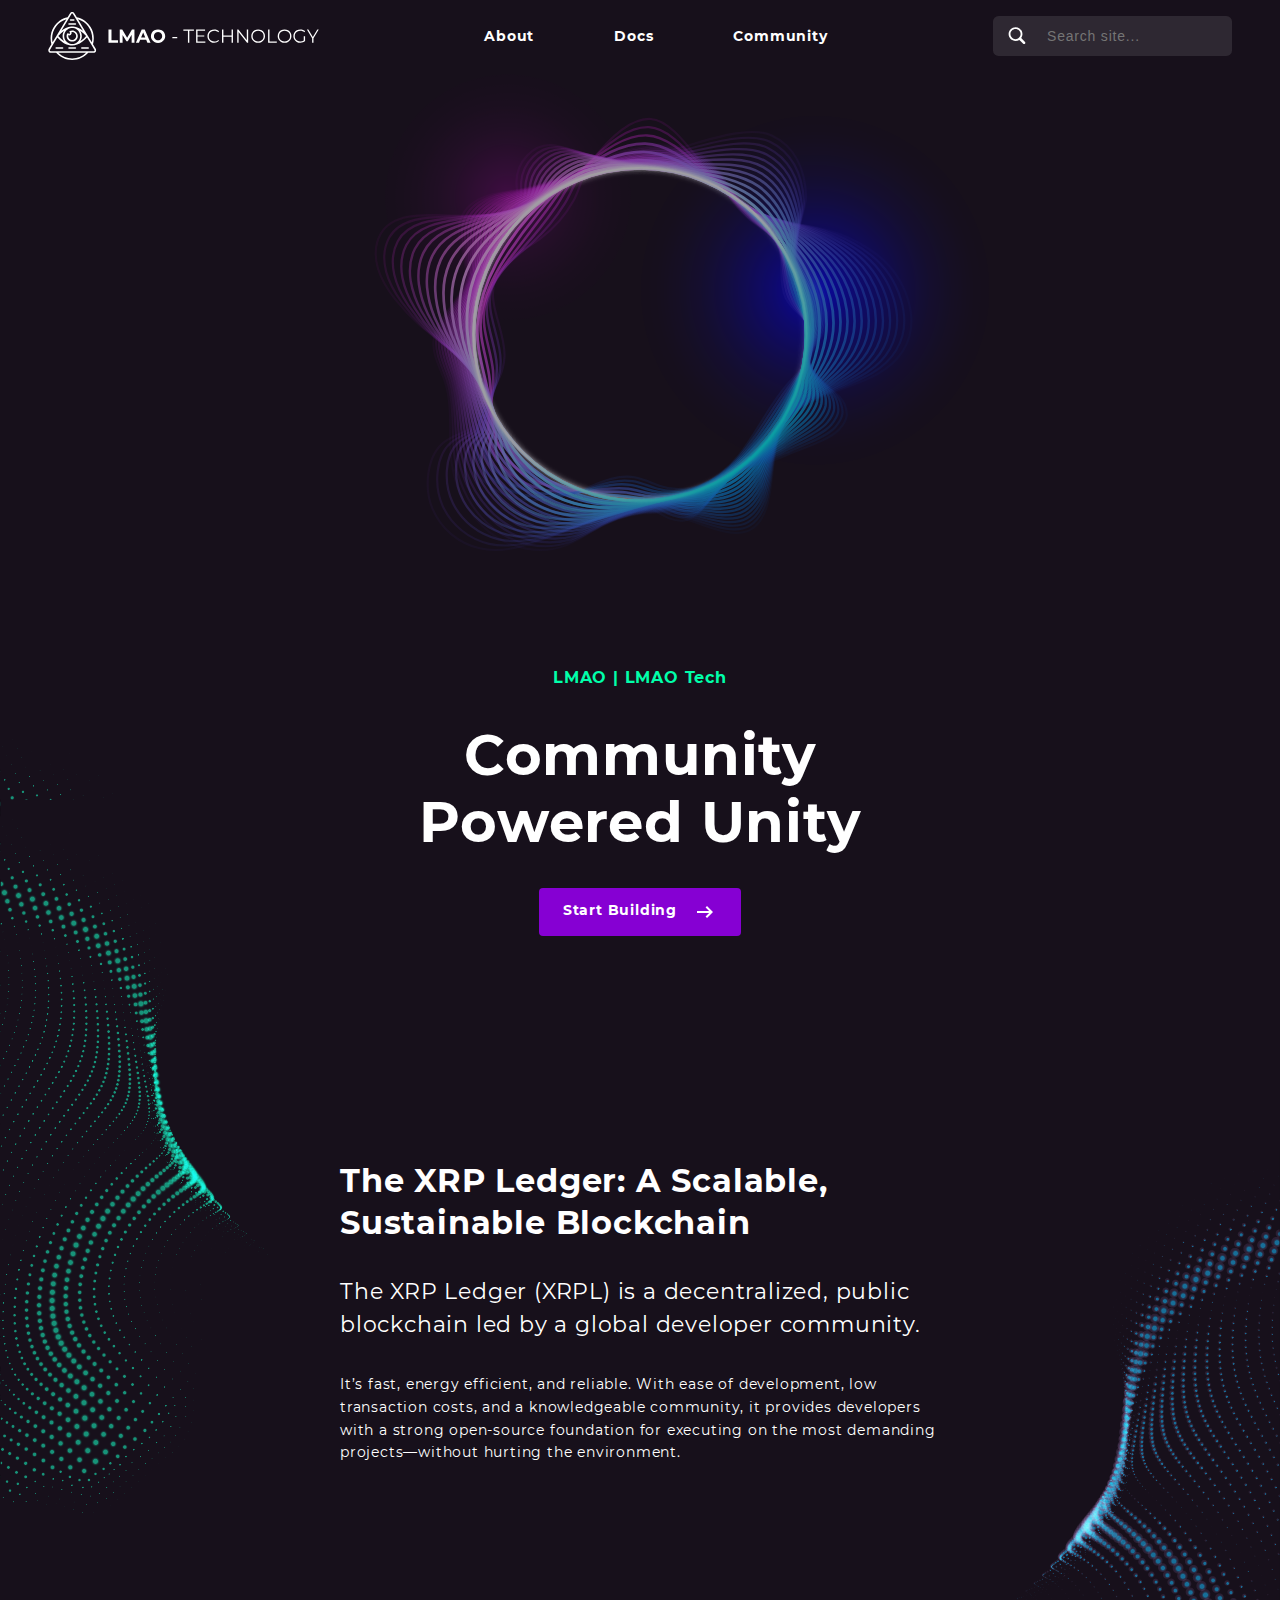
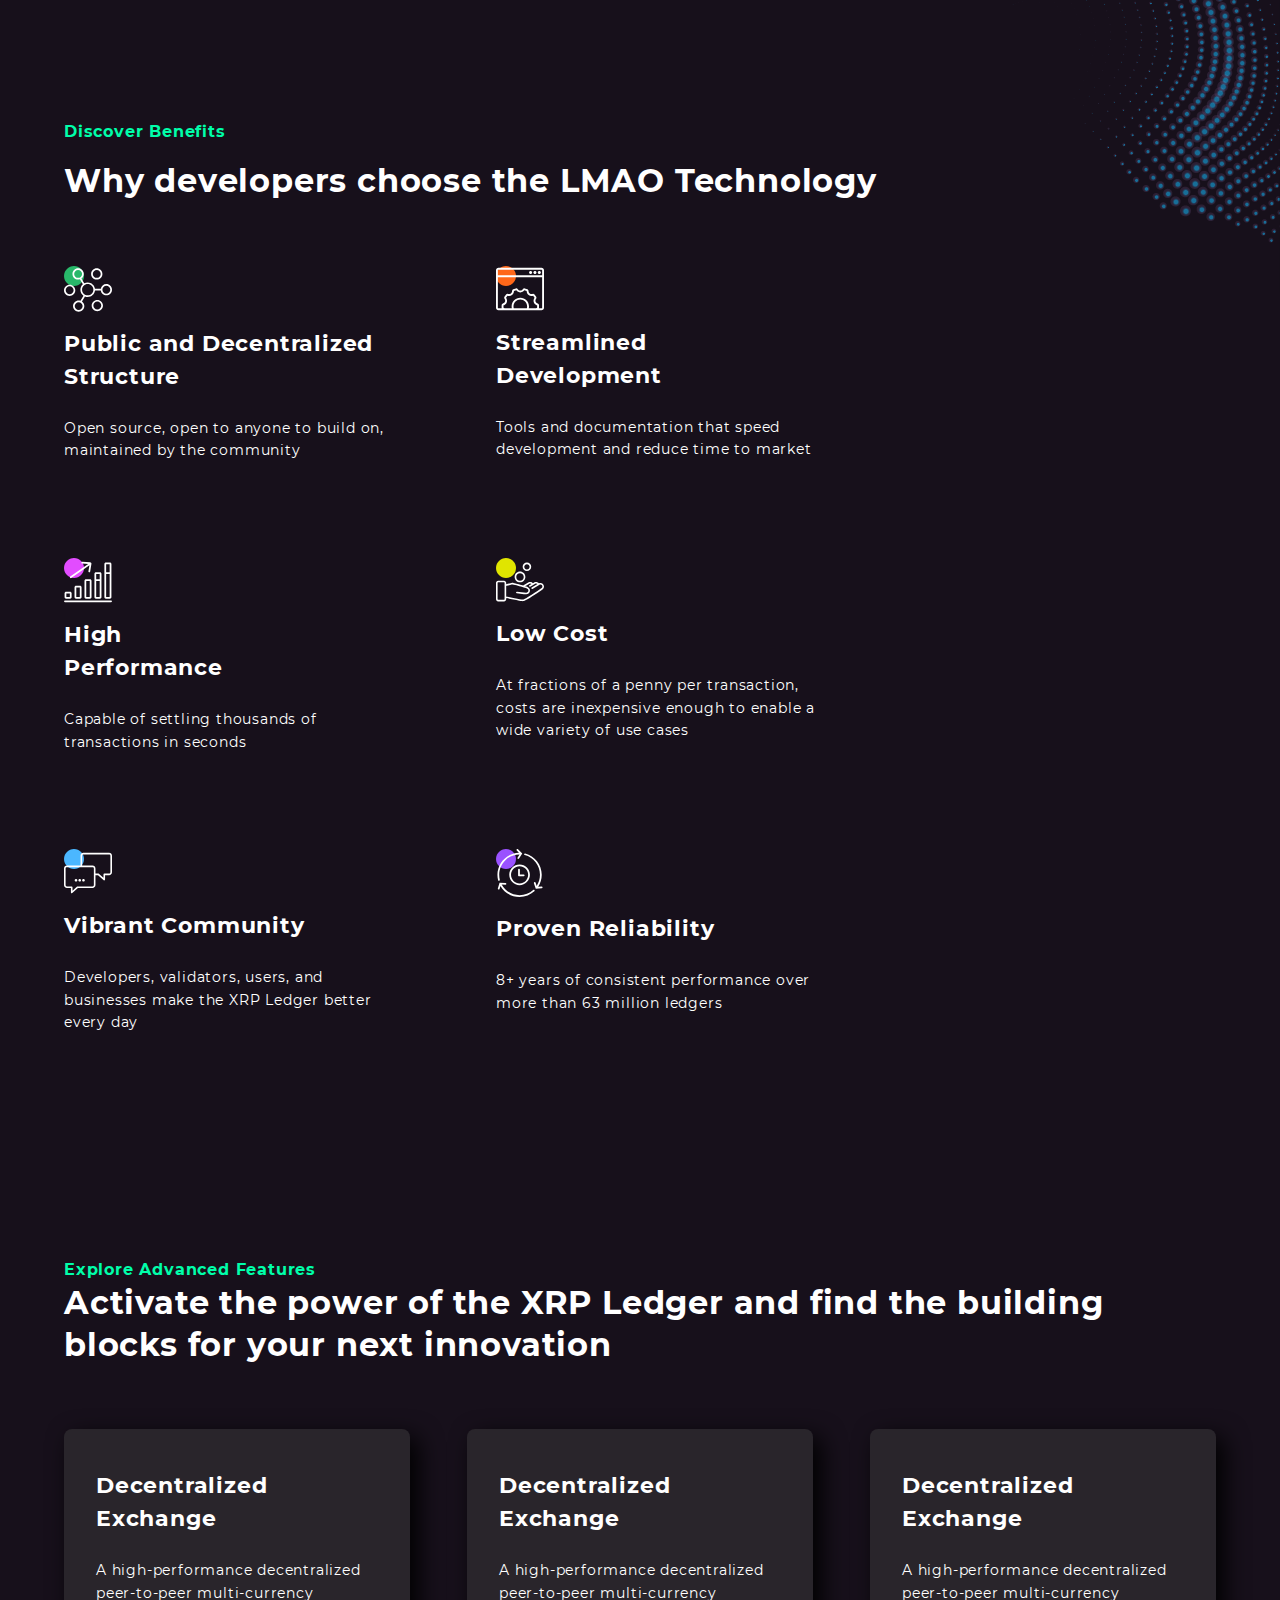
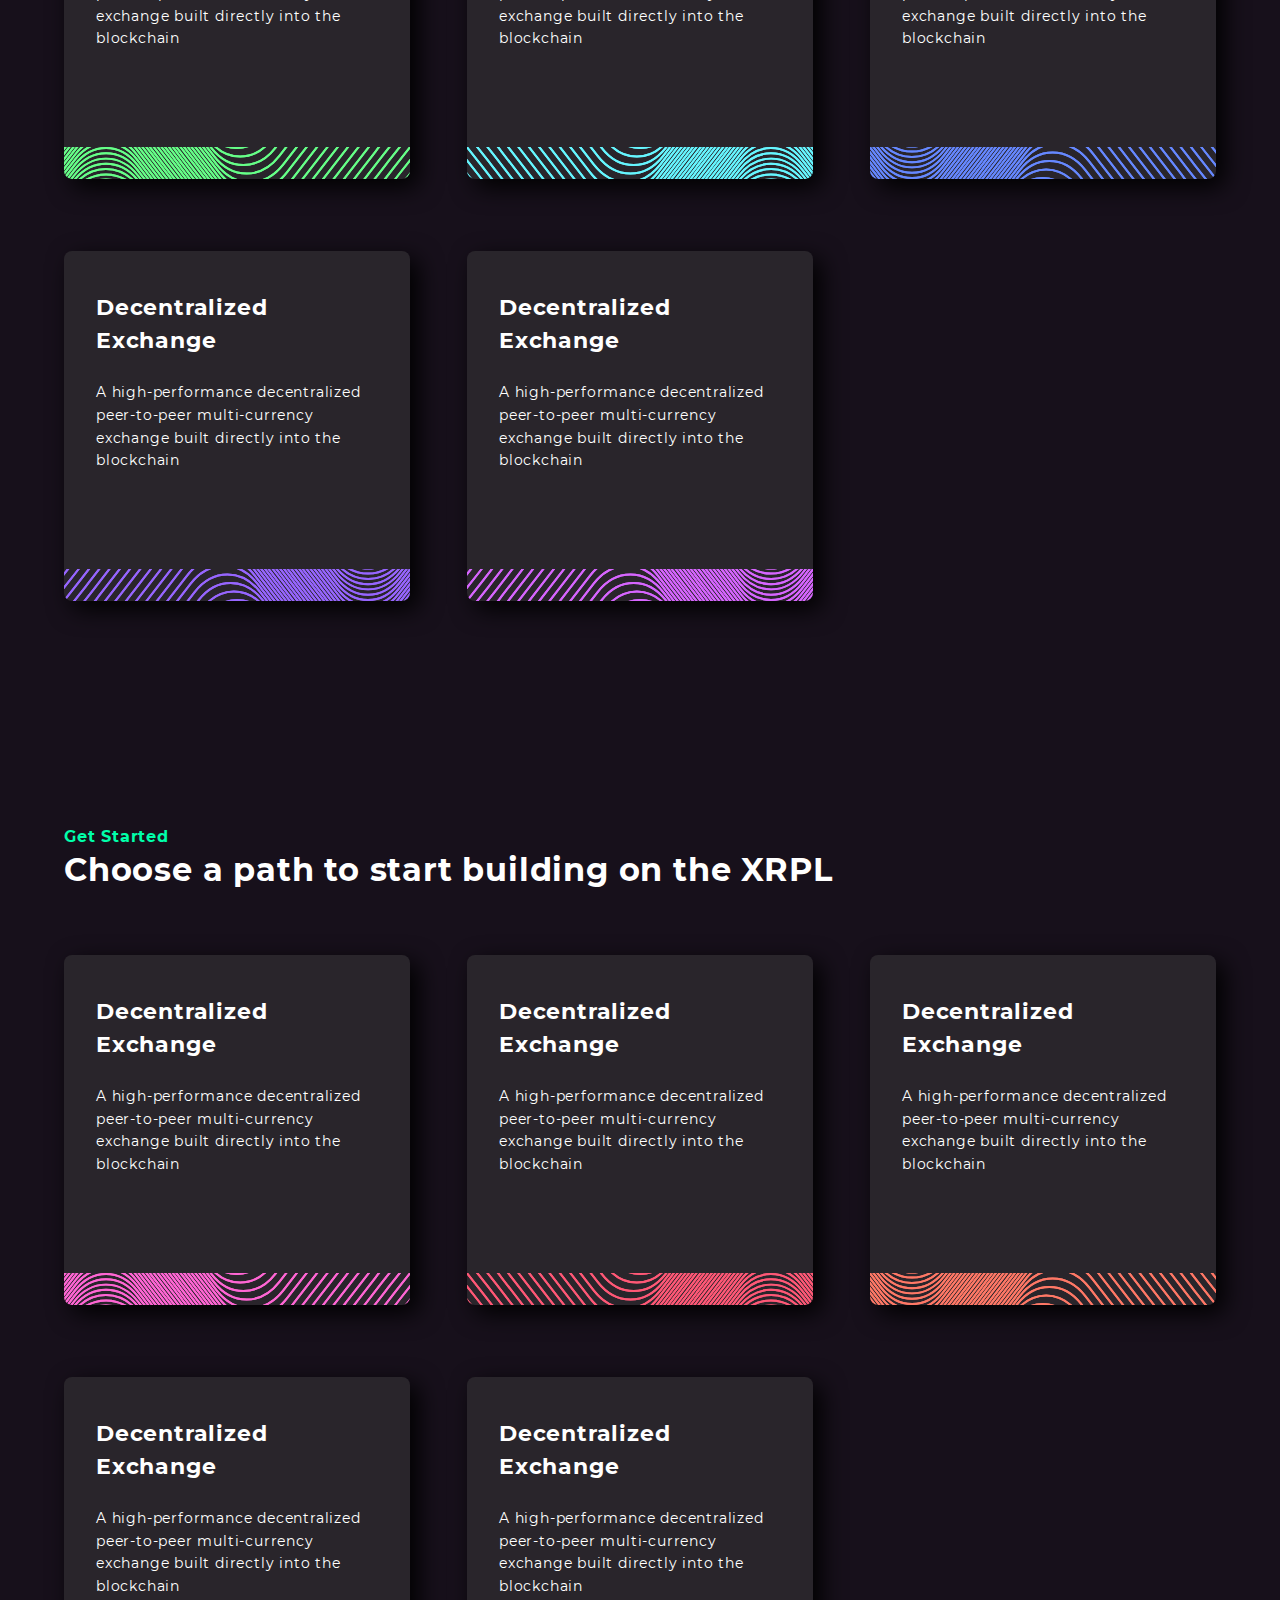
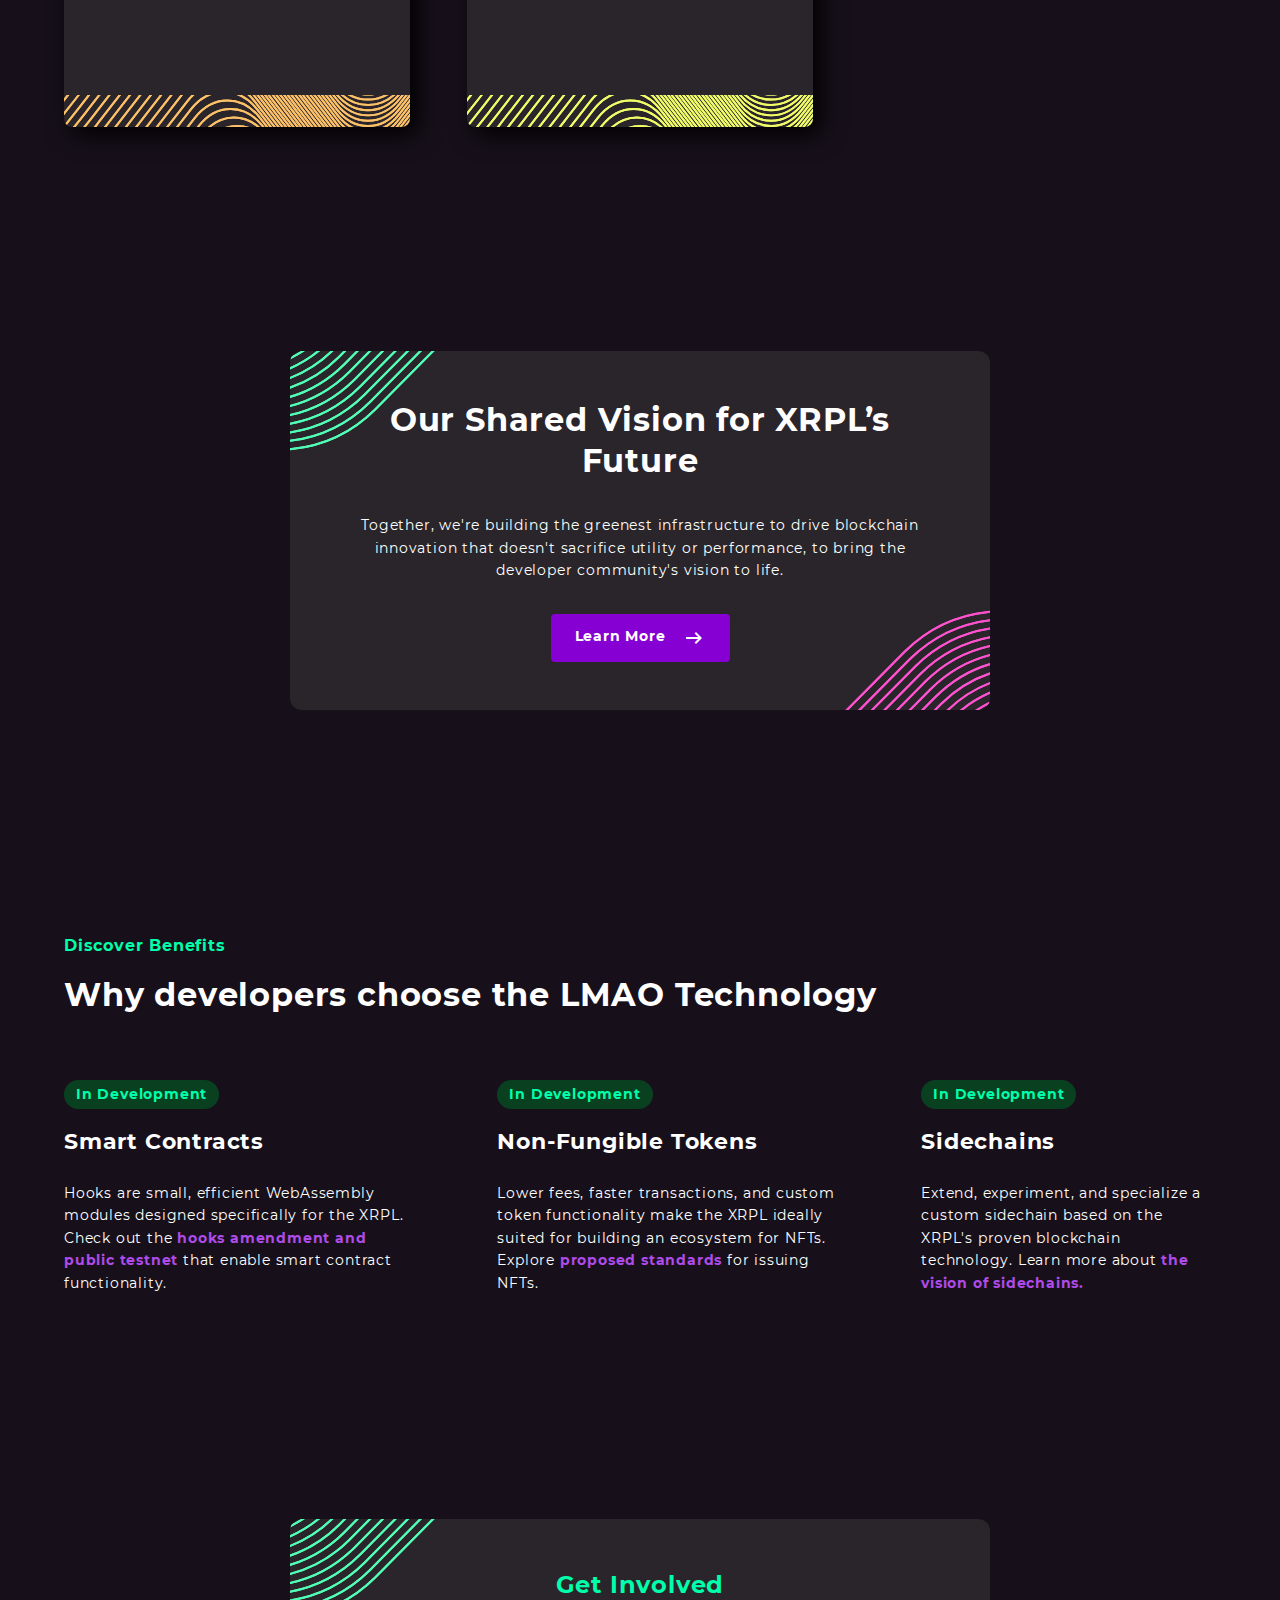
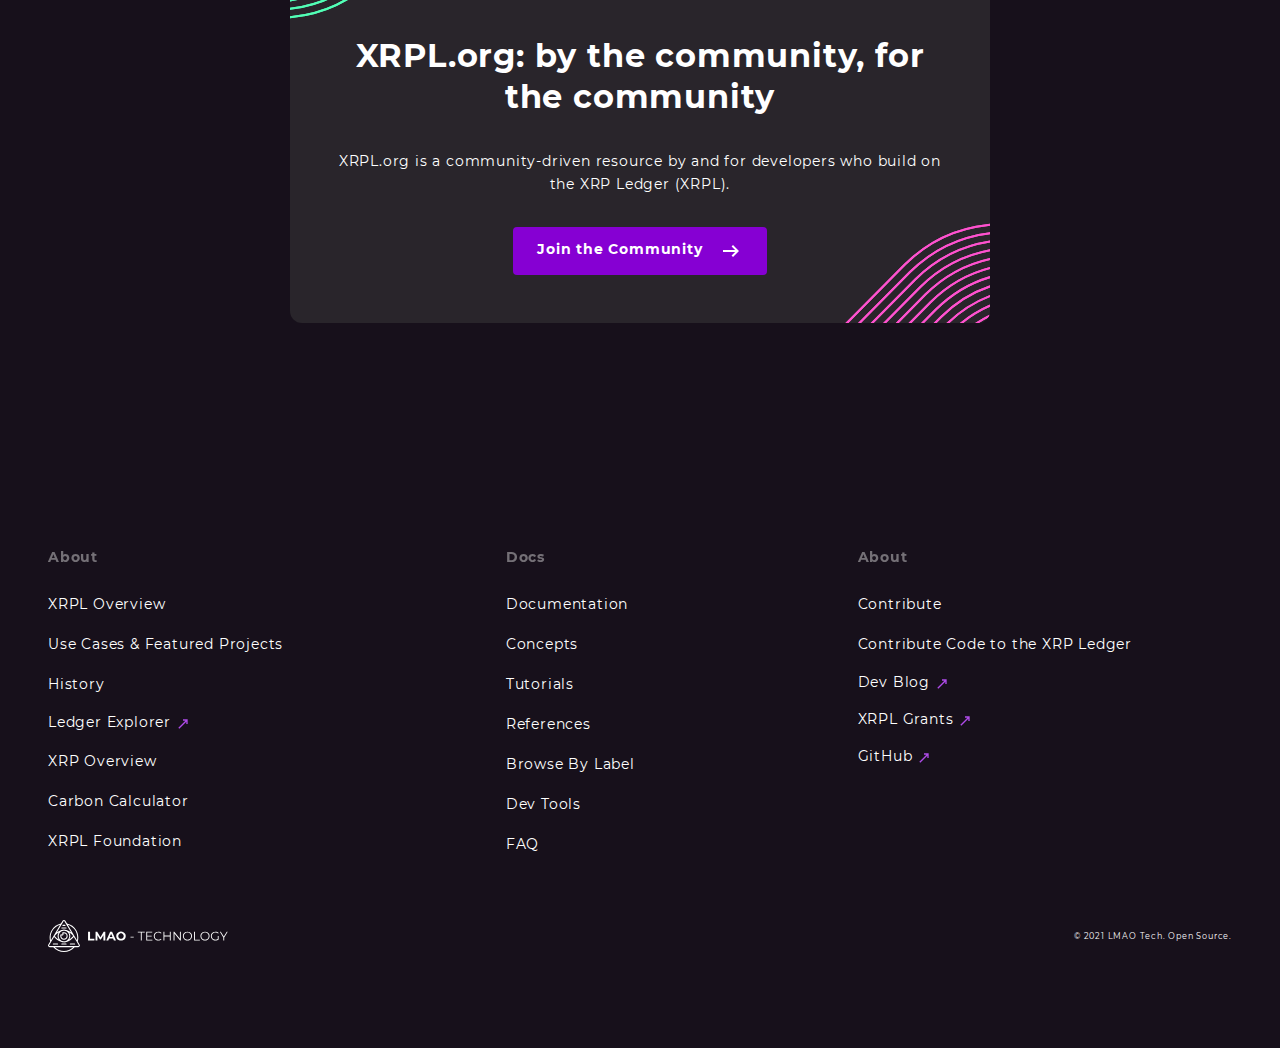
==== commit 440fb524: "xrp clone update 20-07-21 v2" ====
--- a/xrp-clone/index.html
+++ b/xrp-clone/index.html
@@ -408,6 +408,10 @@
       </div>
     </footer>
 
+    <div class="bg-illus bg-illus-01"></div>
+    <div class="bg-illus bg-illus-02"></div>
+    <div class="bg-illus bg-illus-03"></div>
+
     <script src="./src/scripts/script.js"></script>
   </body>
 </html>
--- a/xrp-clone/src/styles/style.css
+++ b/xrp-clone/src/styles/style.css
@@ -1,16 +1,16 @@
 @font-face {
   font-family: montserrat;
-  src: url(/static/font/Montserrat-Regular.ttf);
+  src: url(../../static/font/Montserrat-Regular.ttf);
 }
 
 @font-face {
   font-family: montserrat-light;
-  src: url(/static/font/Montserrat-Light.ttf);
+  src: url(../../static/font/Montserrat-Light.ttf);
 }
 
 @font-face {
   font-family: montserrat-bold;
-  src: url(/static/font/Montserrat-Bold.ttf);
+  src: url(../../static/font/Montserrat-Bold.ttf);
 }
 
 html {
@@ -802,4 +802,33 @@
 .footer-end .footer-logo:hover {
   opacity: 0.8;
 }
+
+.bg-illus {
+  position: absolute;
+  background-size: cover;
+  background-position: center;
+  background-repeat: no-repeat;
+}
+
+.bg-illus-01 {
+  width: 289px;
+  height: 743px;
+  top: 720px;
+  background-image: url(../../static/img/artwork-01.png);
+}
+
+.bg-illus-02 {
+  width: 289px;
+  height: 743px;
+  top: 1150px;
+  right: 0;
+  background-image: url(../../static/img/artwork-02.png);
+}
+
+.bg-illus-03 {
+  width: 289px;
+  height: 743px;
+  top: 800px;
+  background-image: url(../../static/img/artwork-01.png);
+}
 /*# sourceMappingURL=style.css.map */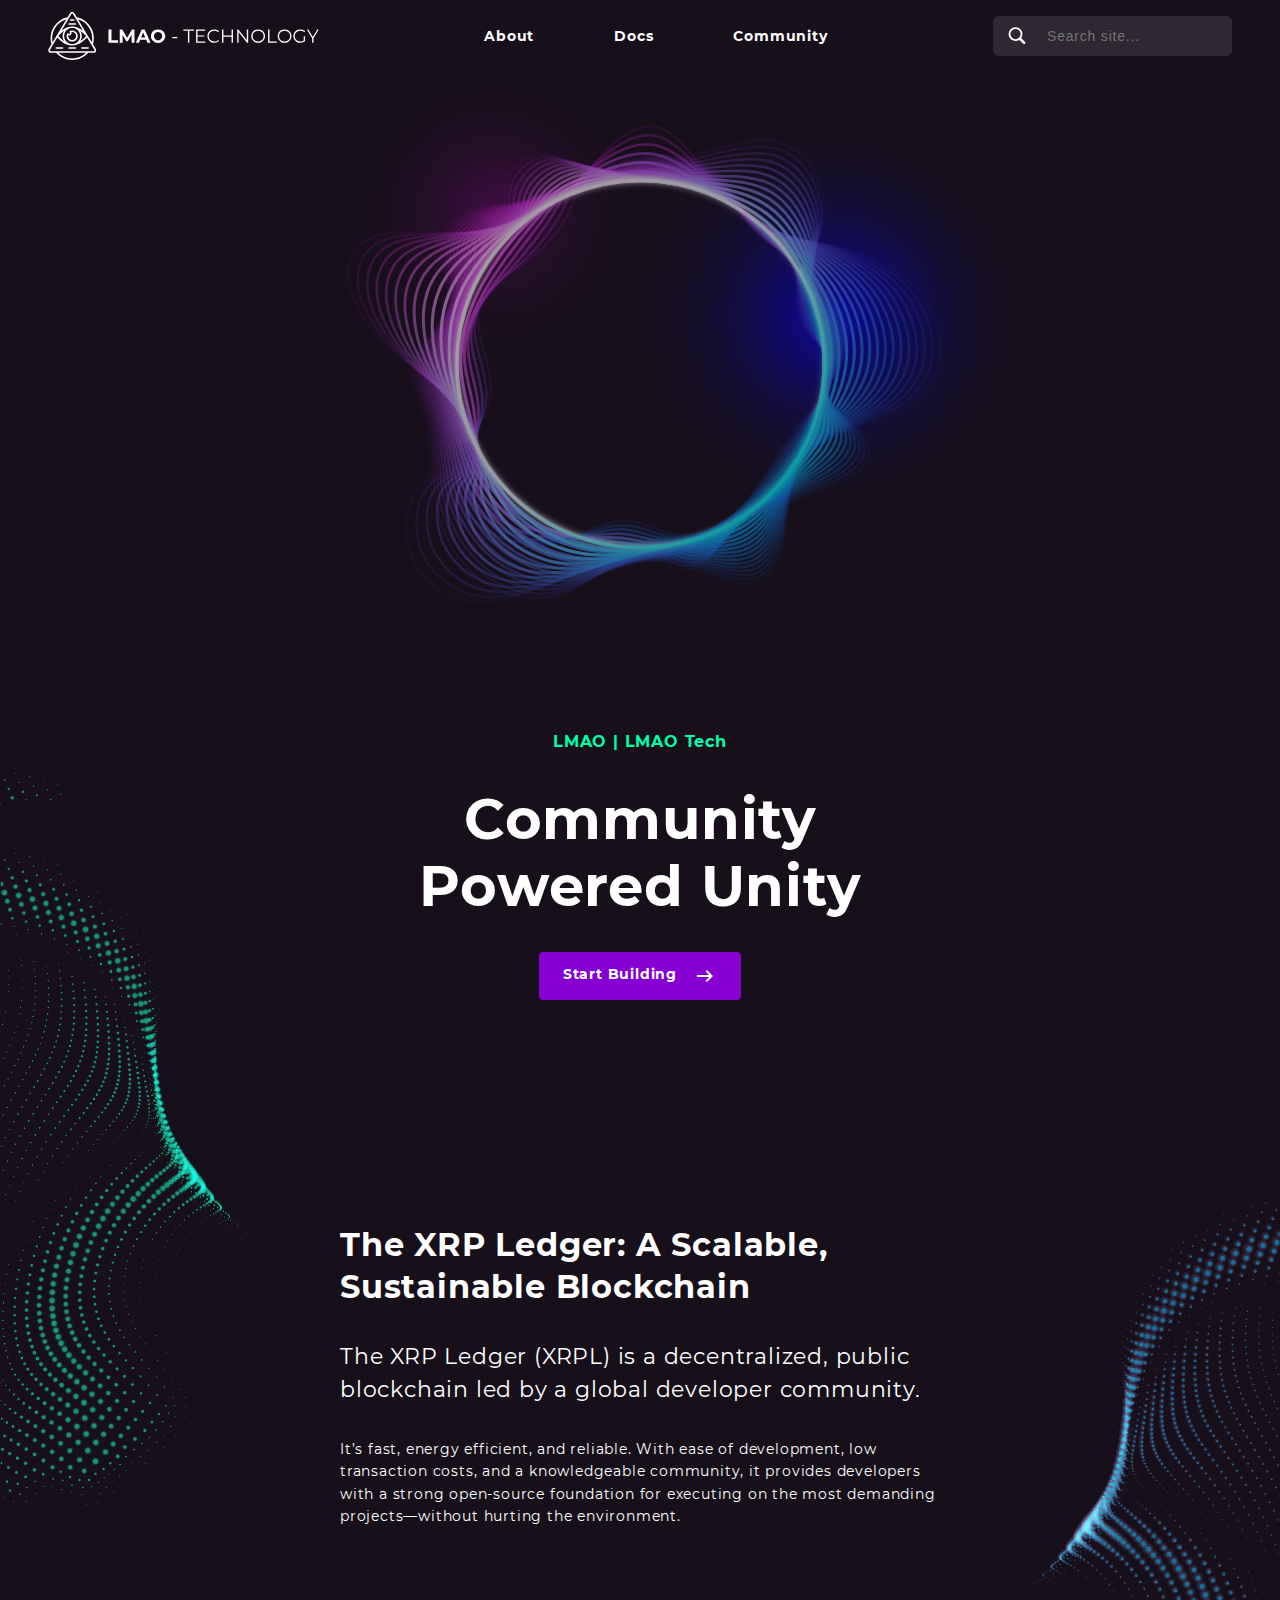
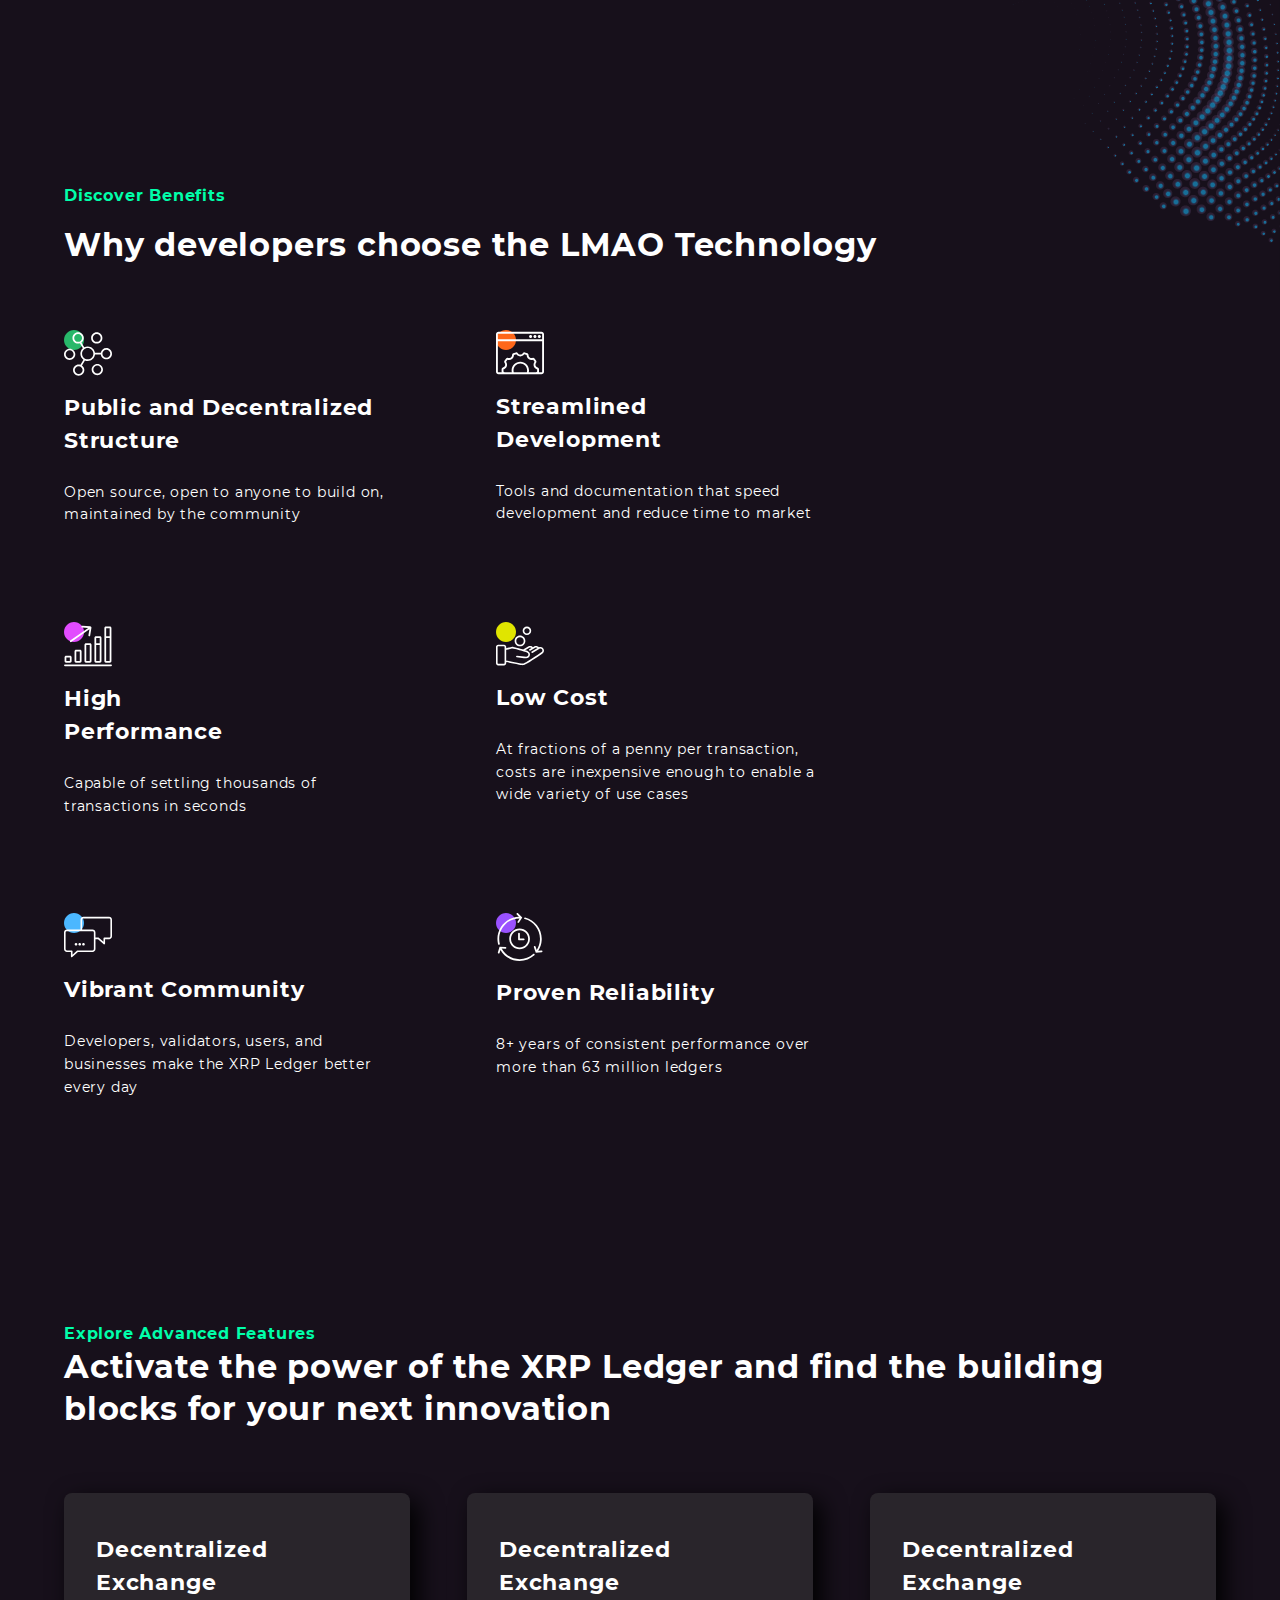
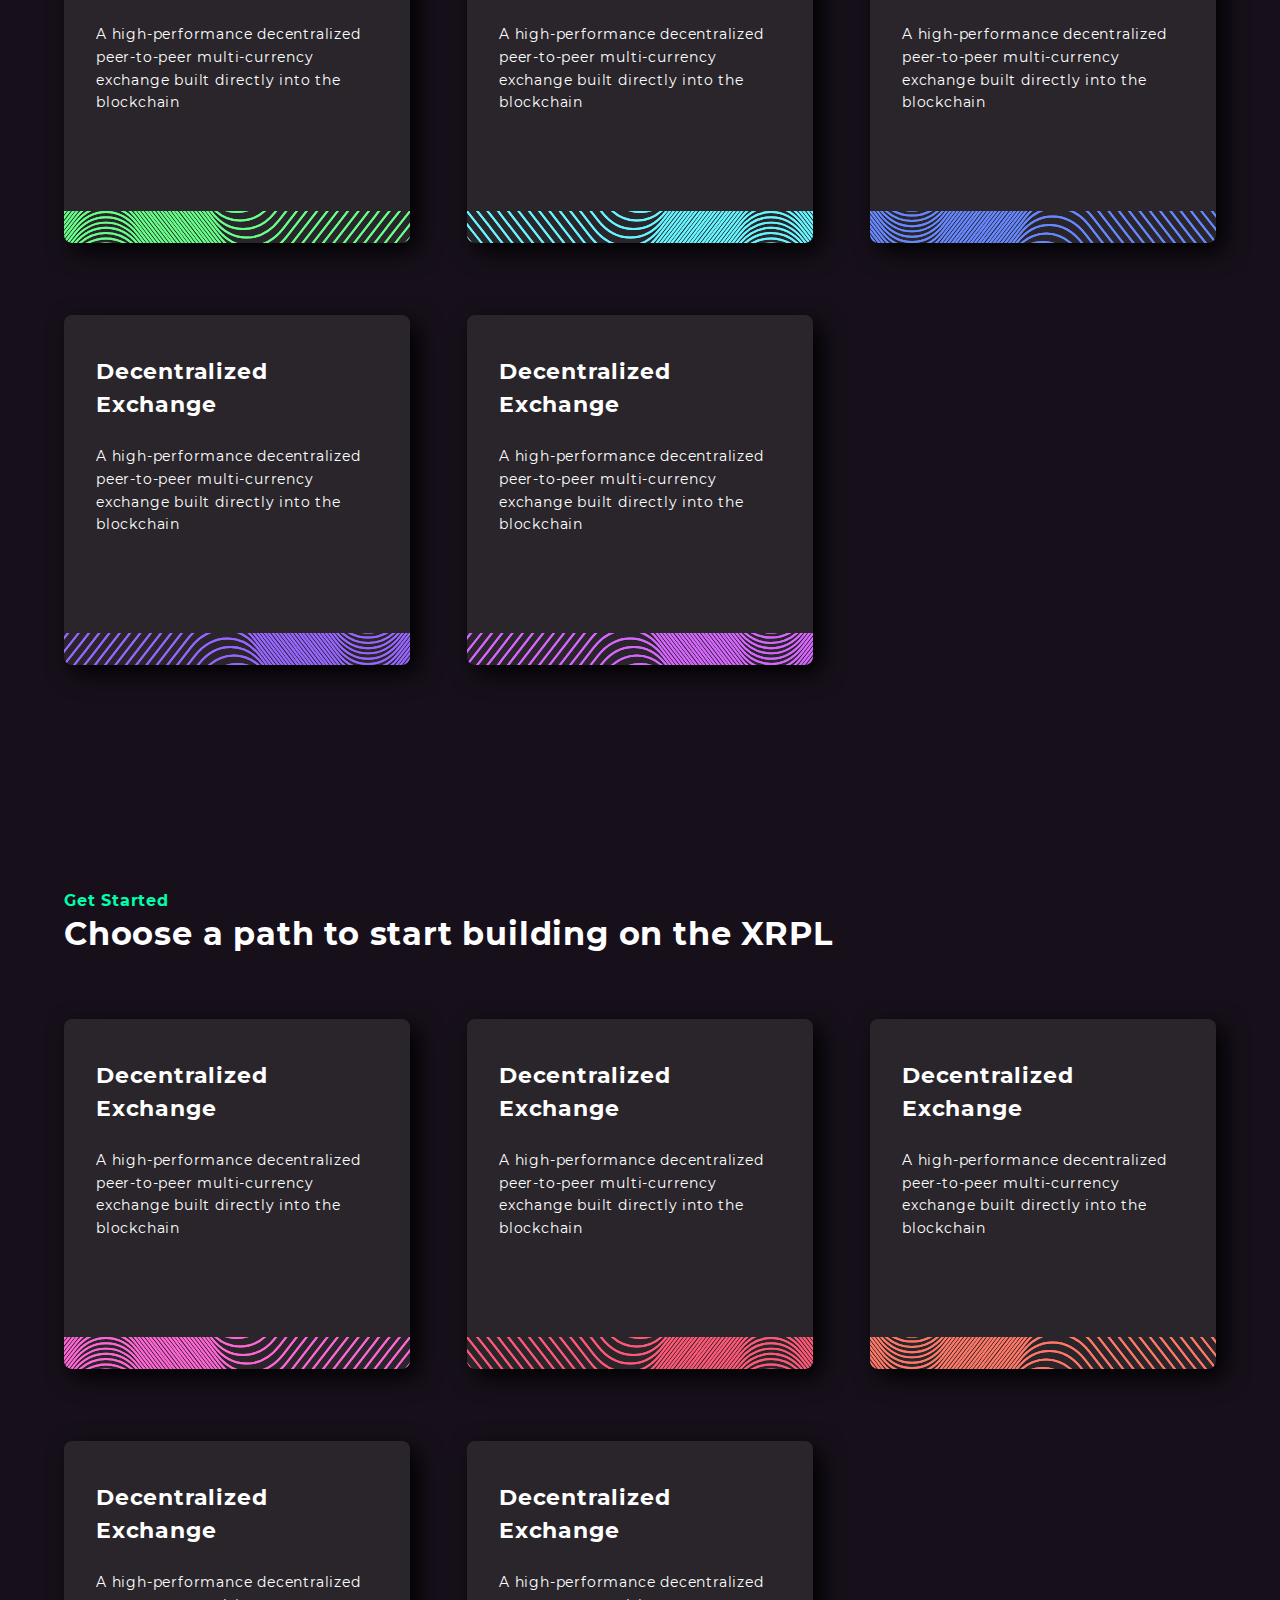
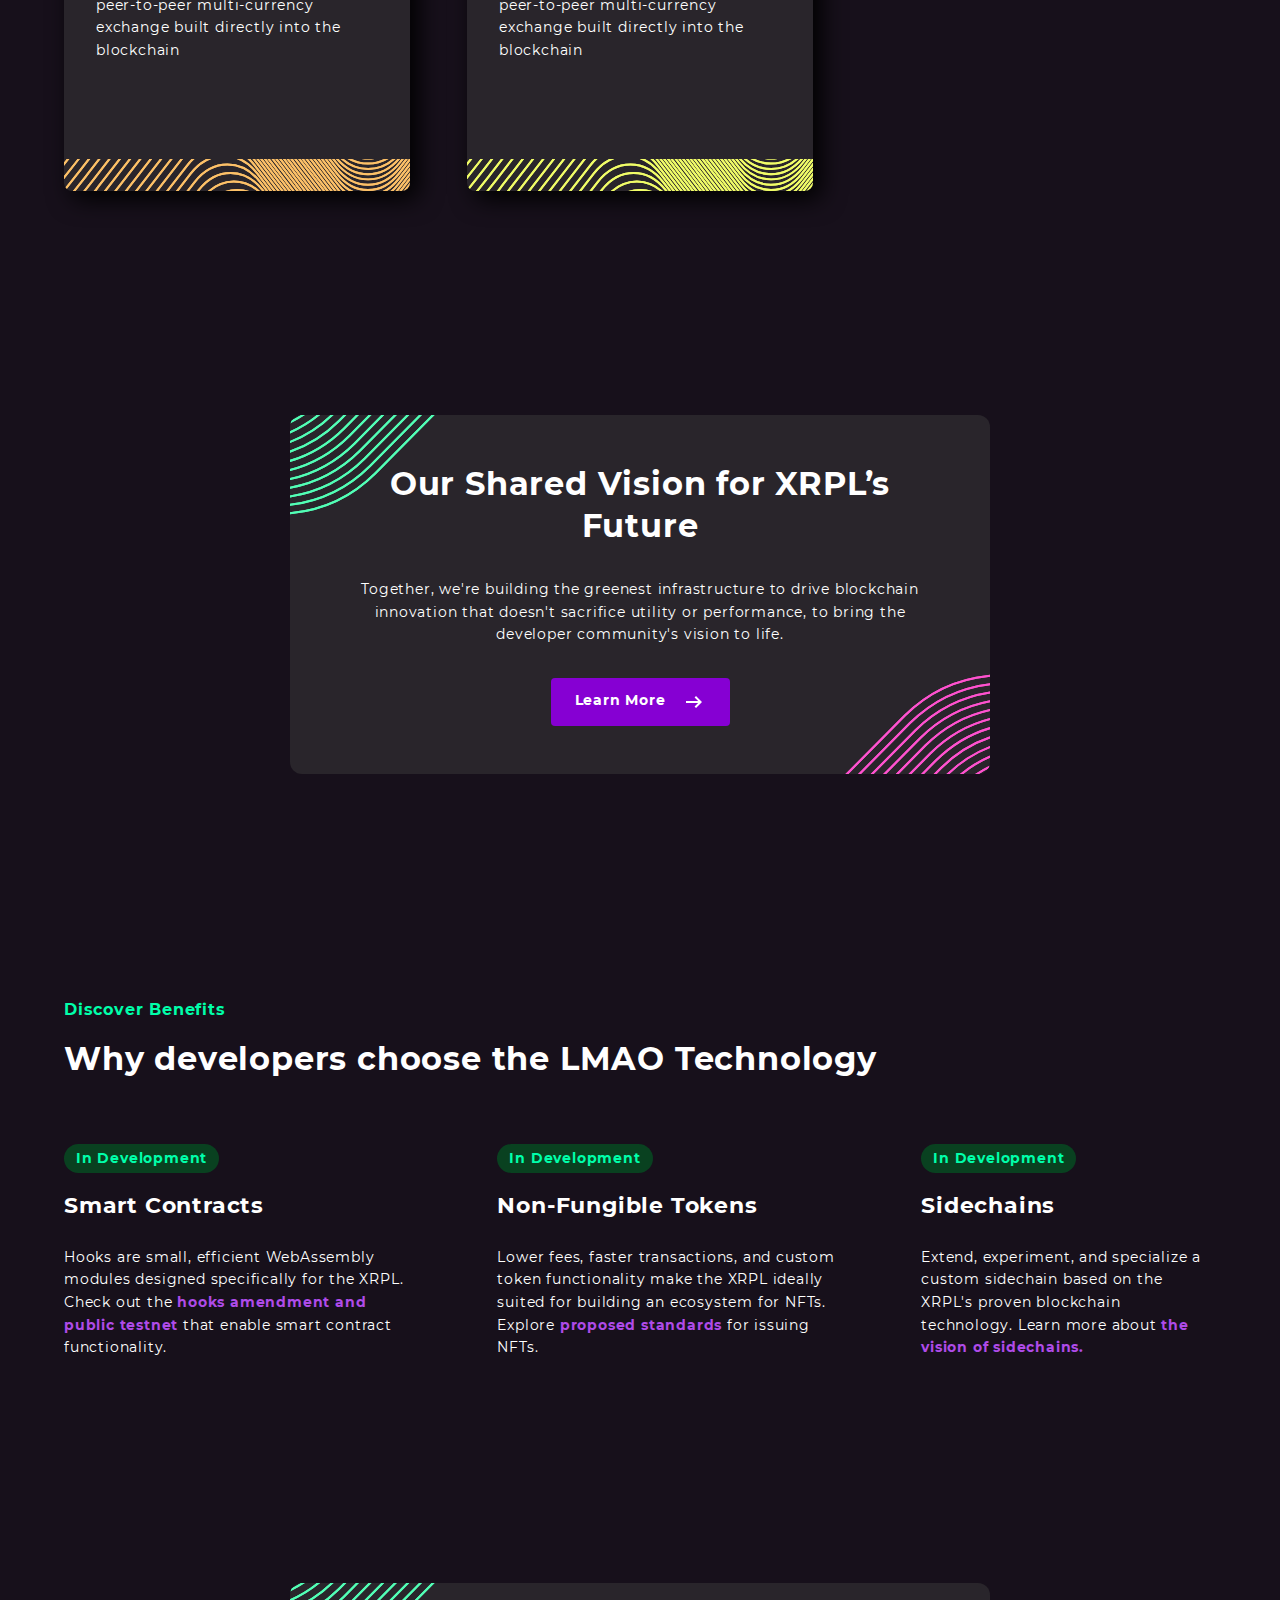
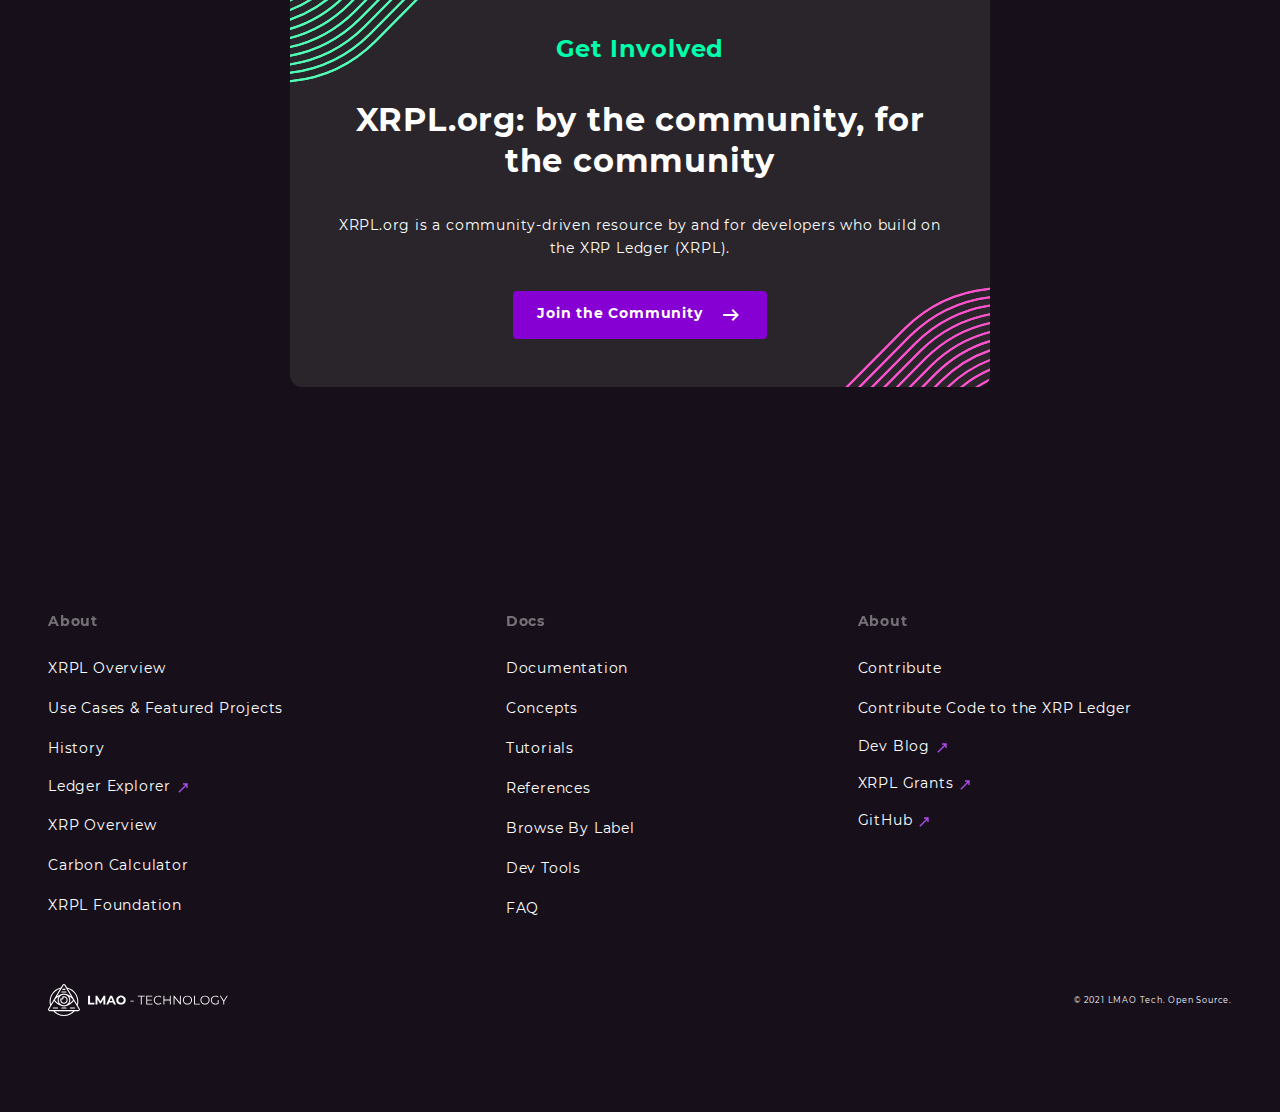
==== commit bc0cc260: "xrp clone 20-07-21 fix main illus" ====
--- a/xrp-clone/index.html
+++ b/xrp-clone/index.html
@@ -40,7 +40,8 @@
     <section class="main flex flex-y flex-ai-c padding-x-64">
       <!-- START MAIN -->
       <!-- ILLUSTRATION -->
-      <img src="./static/img/main-illus.svg" alt="img" class="main-illus" />
+      <!-- <img src="./static/img/main-illus.svg" alt="img" class="main-illus" /> -->
+      <div class="main-illusss"></div>
 
       <!-- INTRO 1 -->
       <div class="main-intro1 flex flex-y flex-ai-c">
--- a/xrp-clone/src/styles/style.css
+++ b/xrp-clone/src/styles/style.css
@@ -406,8 +406,7 @@
   margin-bottom: 14rem;
 }
 
-.main-illus {
-  width: 65%;
+.main-illusss {
   margin-top: 50px;
   opacity: 0.6;
   -webkit-transition: opacity 700ms ease-in-out;
@@ -416,6 +415,19 @@
           animation: illus-opac 2s ease-in-out infinite, illus-move 200s linear infinite;
   -webkit-animation-play-state: running;
           animation-play-state: running;
+  width: 1000px;
+  height: 680px;
+  background-image: url(../../static/img/main-illus.svg);
+  background-size: contain;
+  background-position: center;
+  background-repeat: no-repeat;
+  -ms-user-select: none;
+      user-select: none;
+  -moz-user-select: none;
+  -khtml-user-select: none;
+  -webkit-user-select: none;
+  -o-user-select: none;
+  pointer-events: none;
 }
 
 @-webkit-keyframes illus-opac {
@@ -808,6 +820,7 @@
   background-size: cover;
   background-position: center;
   background-repeat: no-repeat;
+  z-index: -1;
 }
 
 .bg-illus-01 {
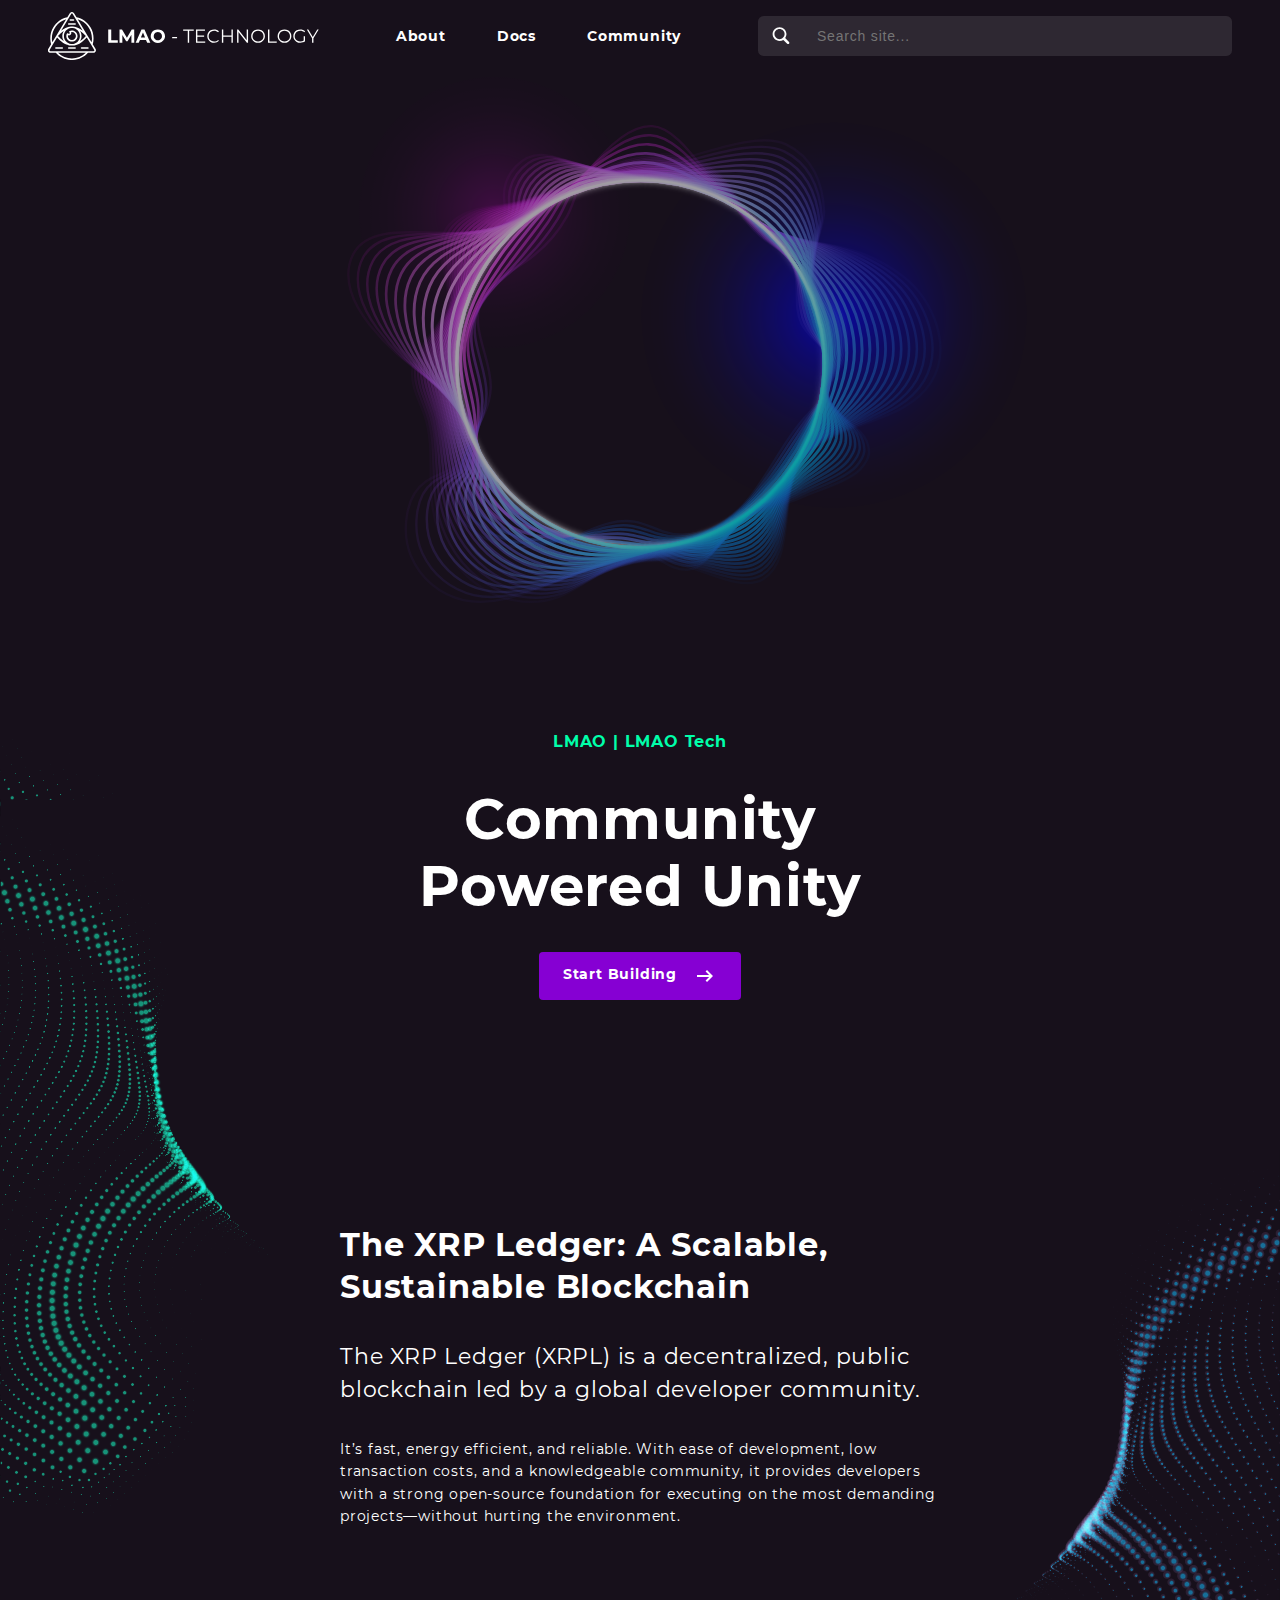
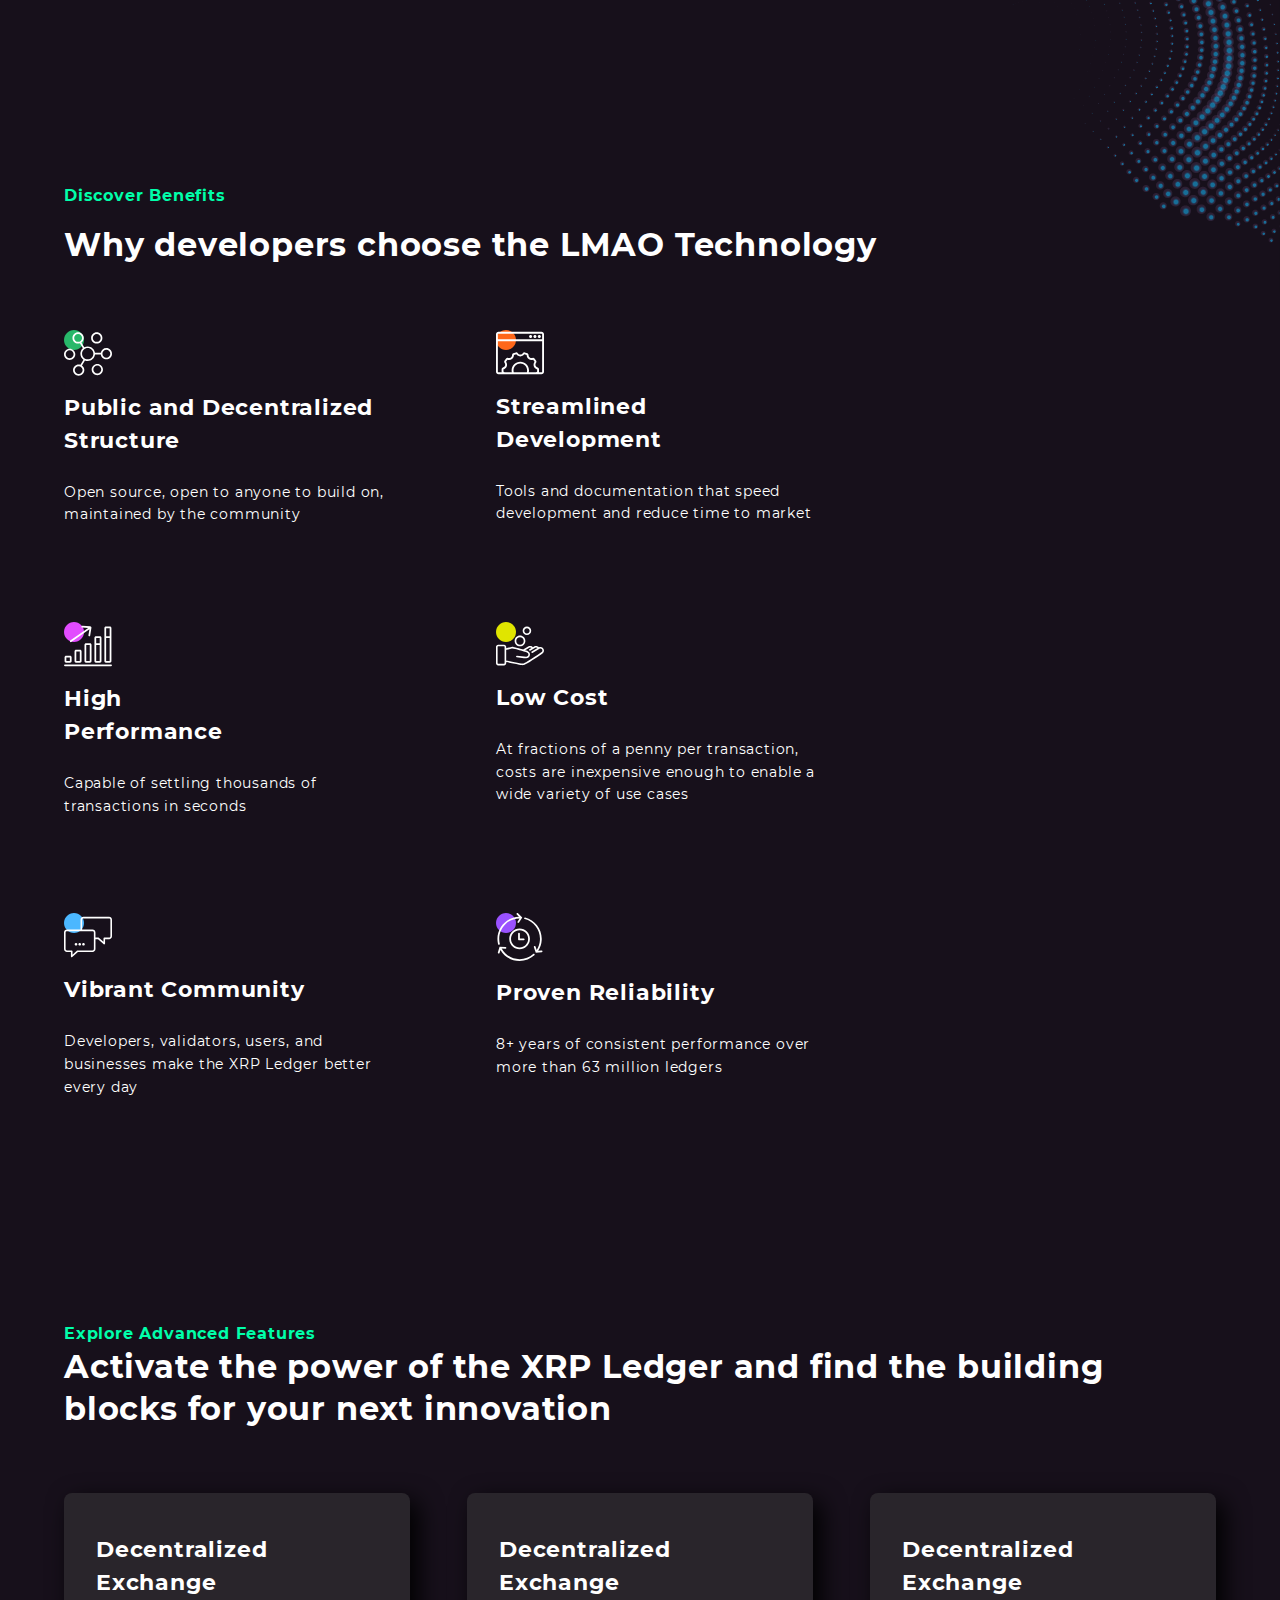
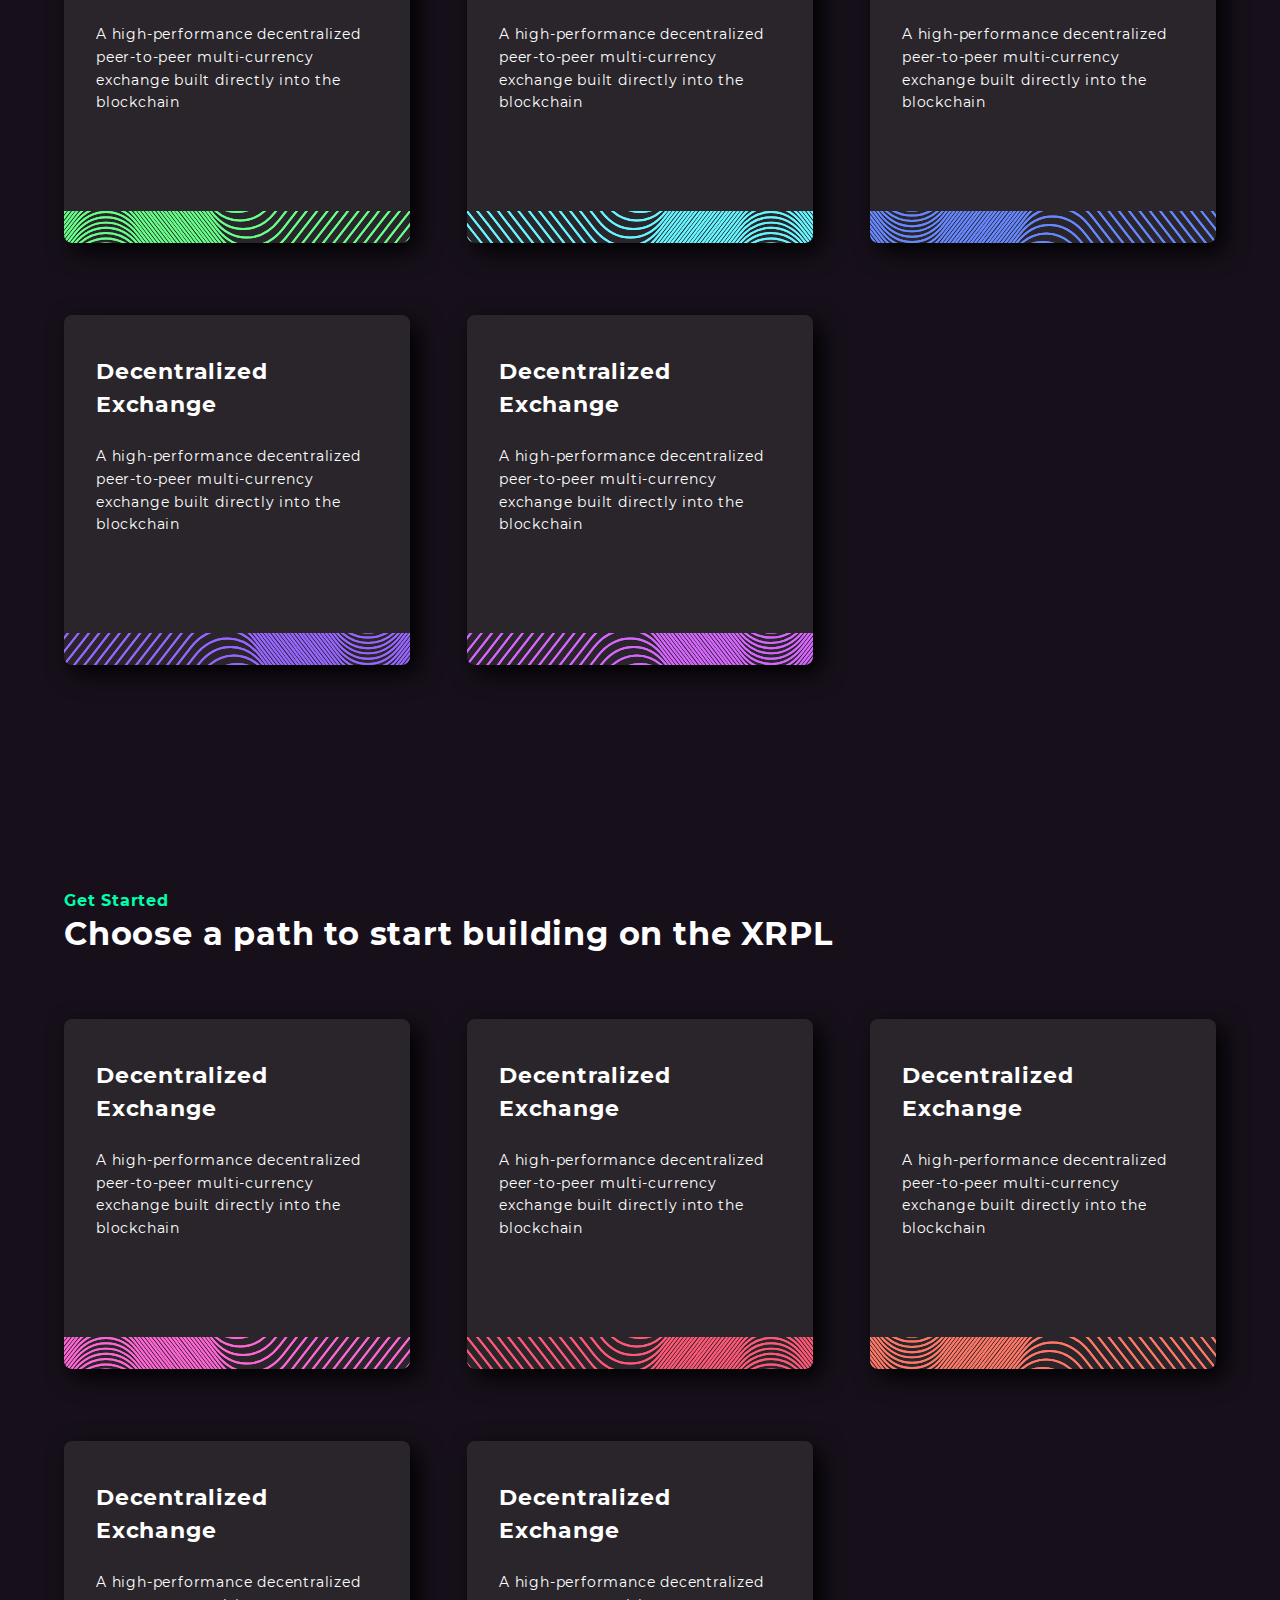
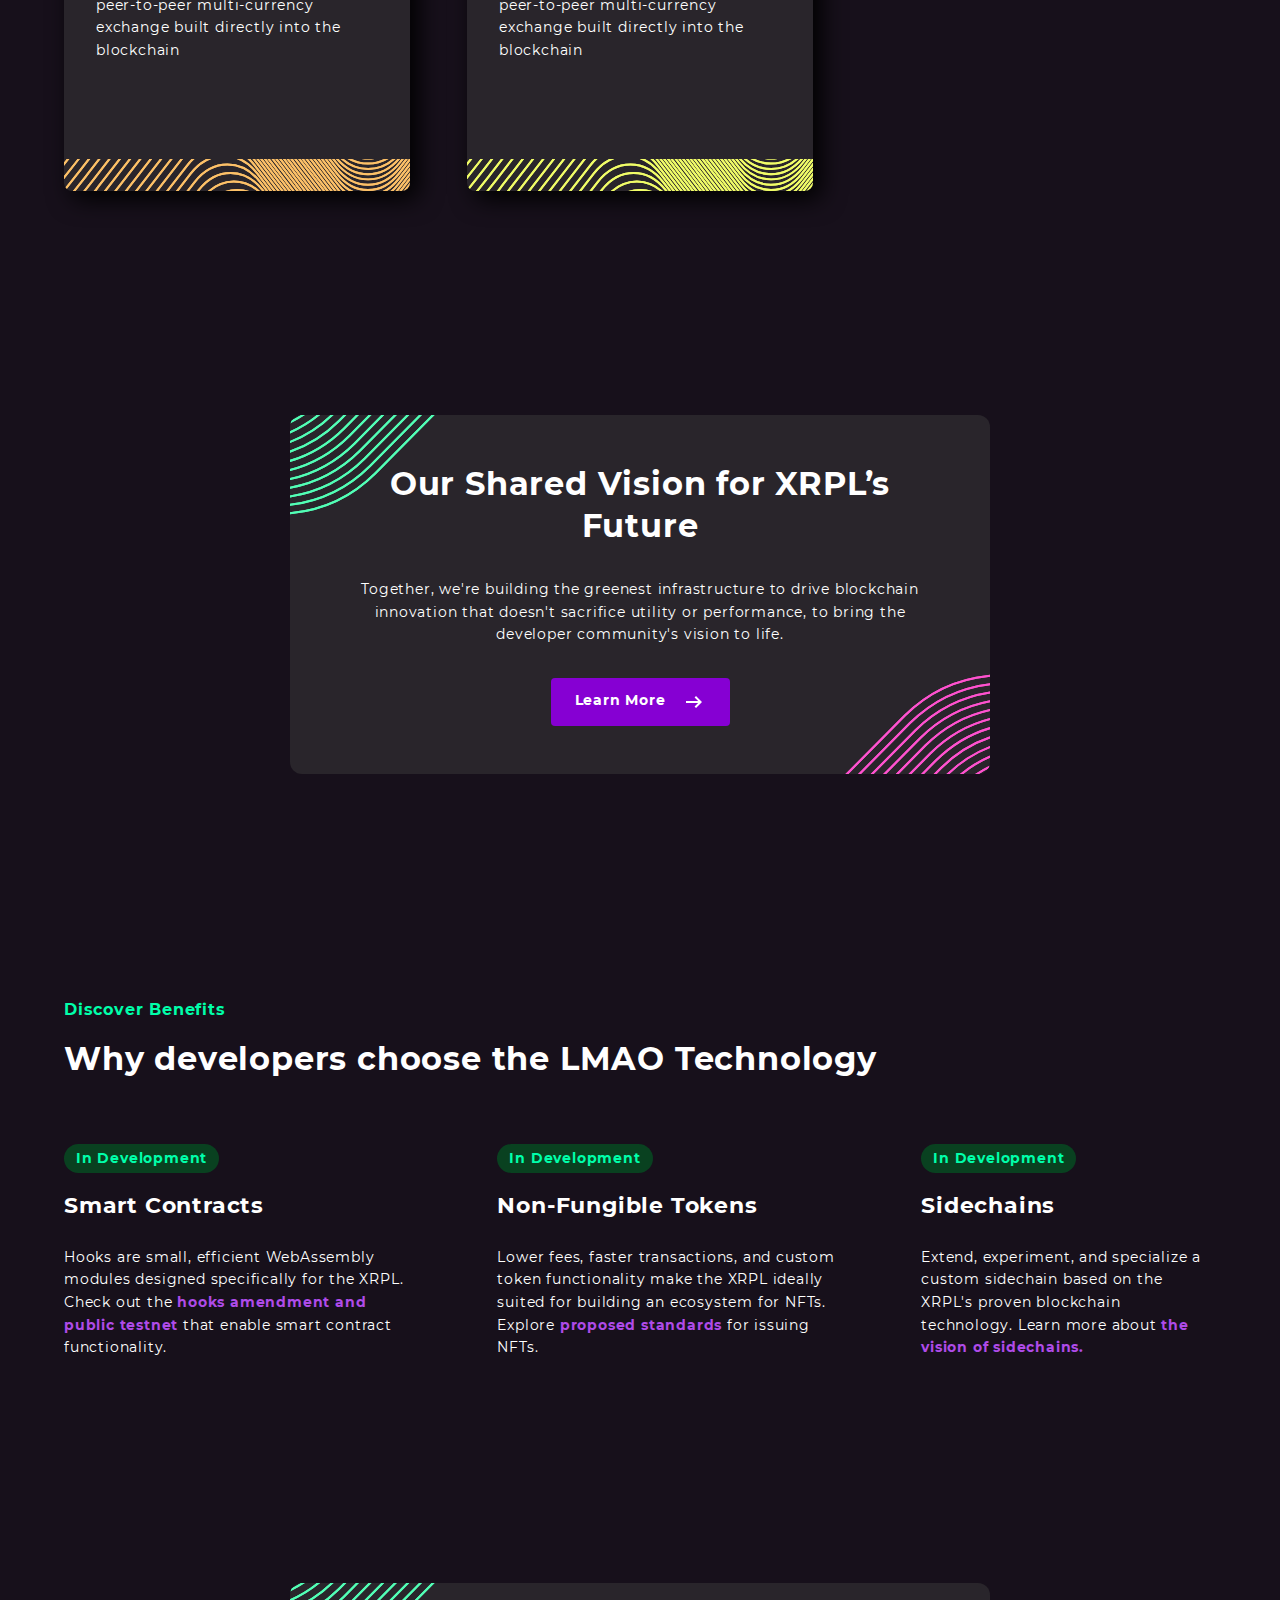
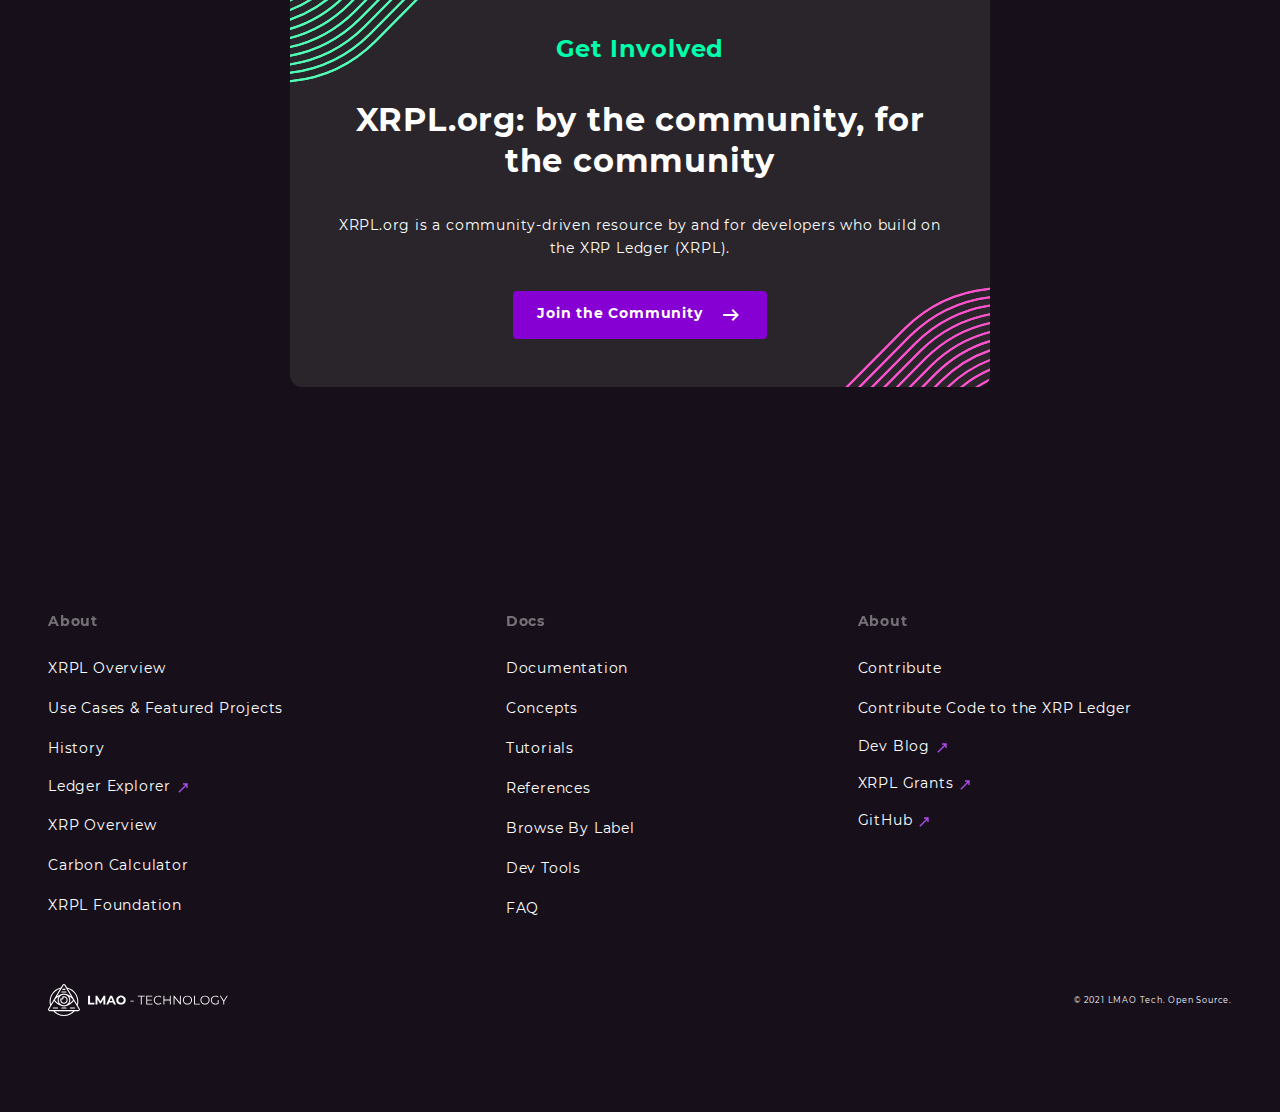
==== commit 5e4ad6e5: "update responsive 23-07-21" ====
--- a/xrp-clone/index.html
+++ b/xrp-clone/index.html
@@ -20,12 +20,14 @@
         </div>
         <!-- LINKS -->
         <div class="nav__links hide-for-mobile">
-          <a href="#">About</a><a href="#">Docs</a><a href="#">Community</a>
+          <a href="#" id="link"> About </a>
+          <a href="#">Docs</a>
+          <a href="#">Community</a>
         </div>
 
         <!-- SEARCH -->
         <div class="nav__search hide-for-mobile">
-          <form role="search" class="flex flex-jc-c flex-ai-c">
+          <form role="search" class="flex flex-ai-c">
             <label for="topsearchbox">
               <span class="search__icon"></span>
             </label>
--- a/xrp-clone/src/styles/style.css
+++ b/xrp-clone/src/styles/style.css
@@ -36,6 +36,20 @@
   letter-spacing: 0.05rem;
   color: white;
   background-color: #17101b;
+}
+
+body p::-moz-selection,
+body span::-moz-selection,
+body a::-moz-selection {
+  color: #17101b;
+  background-color: #00ffaa;
+}
+
+body p::selection,
+body span::selection,
+body a::selection {
+  color: #17101b;
+  background-color: #00ffaa;
 }
 
 a {
@@ -136,6 +150,16 @@
           transform: translateX(4px);
 }
 
+.button > span::-moz-selection {
+  color: #af4be9;
+  background-color: white;
+}
+
+.button > span::selection {
+  color: #af4be9;
+  background-color: white;
+}
+
 .fixed {
   display: fixed;
   top: 0;
@@ -236,7 +260,7 @@
 
 @media (max-width: 63.9375em) {
   .hide-for-mobile {
-    display: none;
+    display: none !important;
   }
 }
 
@@ -298,13 +322,16 @@
 }
 
 .header .nav {
-  width: 100%;
+  max-width: 1332px;
+  margin: 0 auto;
 }
 
 .header .nav__logo {
   display: inline-block;
   background-image: url(../../static/img/logo.svg);
-  background-size: contain;
+  background-repeat: no-repeat;
+  background-position: center;
+  background-size: cover;
   width: 270.666667px;
   height: 48px;
   opacity: 1;
@@ -333,24 +360,33 @@
   margin-bottom: 0.5rem;
 }
 
+.header .nav__links {
+  width: -webkit-fit-content;
+  width: -moz-fit-content;
+  width: fit-content;
+  display: -webkit-box;
+  display: -ms-flexbox;
+  display: flex;
+  -webkit-box-pack: space-evenly;
+      -ms-flex-pack: space-evenly;
+          justify-content: space-evenly;
+  width: 30%;
+}
+
 .header .nav__links > a {
   position: relative;
   font-family: montserrat-bold, "san-serif";
   font-size: 0.875rem;
-  padding: 1rem 2rem;
-}
-
-.header .nav__links > a:not(:last-child) {
-  margin-right: 1rem;
+  padding: 0.5rem 1rem;
 }
 
 .header .nav__links > a::before {
   content: "";
   display: block;
   position: absolute;
-  left: 2rem;
-  bottom: 0;
-  width: calc(100% - 4rem);
+  left: 0;
+  bottom: -0.5rem;
+  width: 100%;
   height: 2px;
   background-color: #8600d3;
   opacity: 0;
@@ -363,6 +399,7 @@
 }
 
 .header .nav__search {
+  width: 40%;
   background-color: rgba(255, 255, 255, 0.1);
   border-radius: 0.35rem;
 }
@@ -383,10 +420,15 @@
   background-repeat: no-repeat;
 }
 
-.header .nav__search input {
+.header .nav__search > form > span {
+  width: 100%;
+}
+
+.header .nav__search > form > span input {
+  width: 100%;
   color: rgba(255, 255, 255, 0.8);
   font-size: 0.875rem;
-  padding-left: 0.5rem;
+  padding-left: 1rem;
   height: 2.5rem;
   background-color: transparent;
   border: 0.15rem solid transparent;
@@ -395,11 +437,15 @@
   letter-spacing: inherit;
 }
 
-.header .nav__search input:focus {
+.header .nav__search > form > span input:focus {
   border-color: #9800df;
   -webkit-box-shadow: none;
           box-shadow: none;
   outline: 0;
+}
+
+.main > * {
+  max-width: 1300px;
 }
 
 .main > *:not(:first-child) {
@@ -754,6 +800,10 @@
   background-color: #094120;
 }
 
+.footer {
+  max-width: 1332px;
+}
+
 .footer-title {
   font-family: montserrat-bold;
   font-size: 0.875rem;
